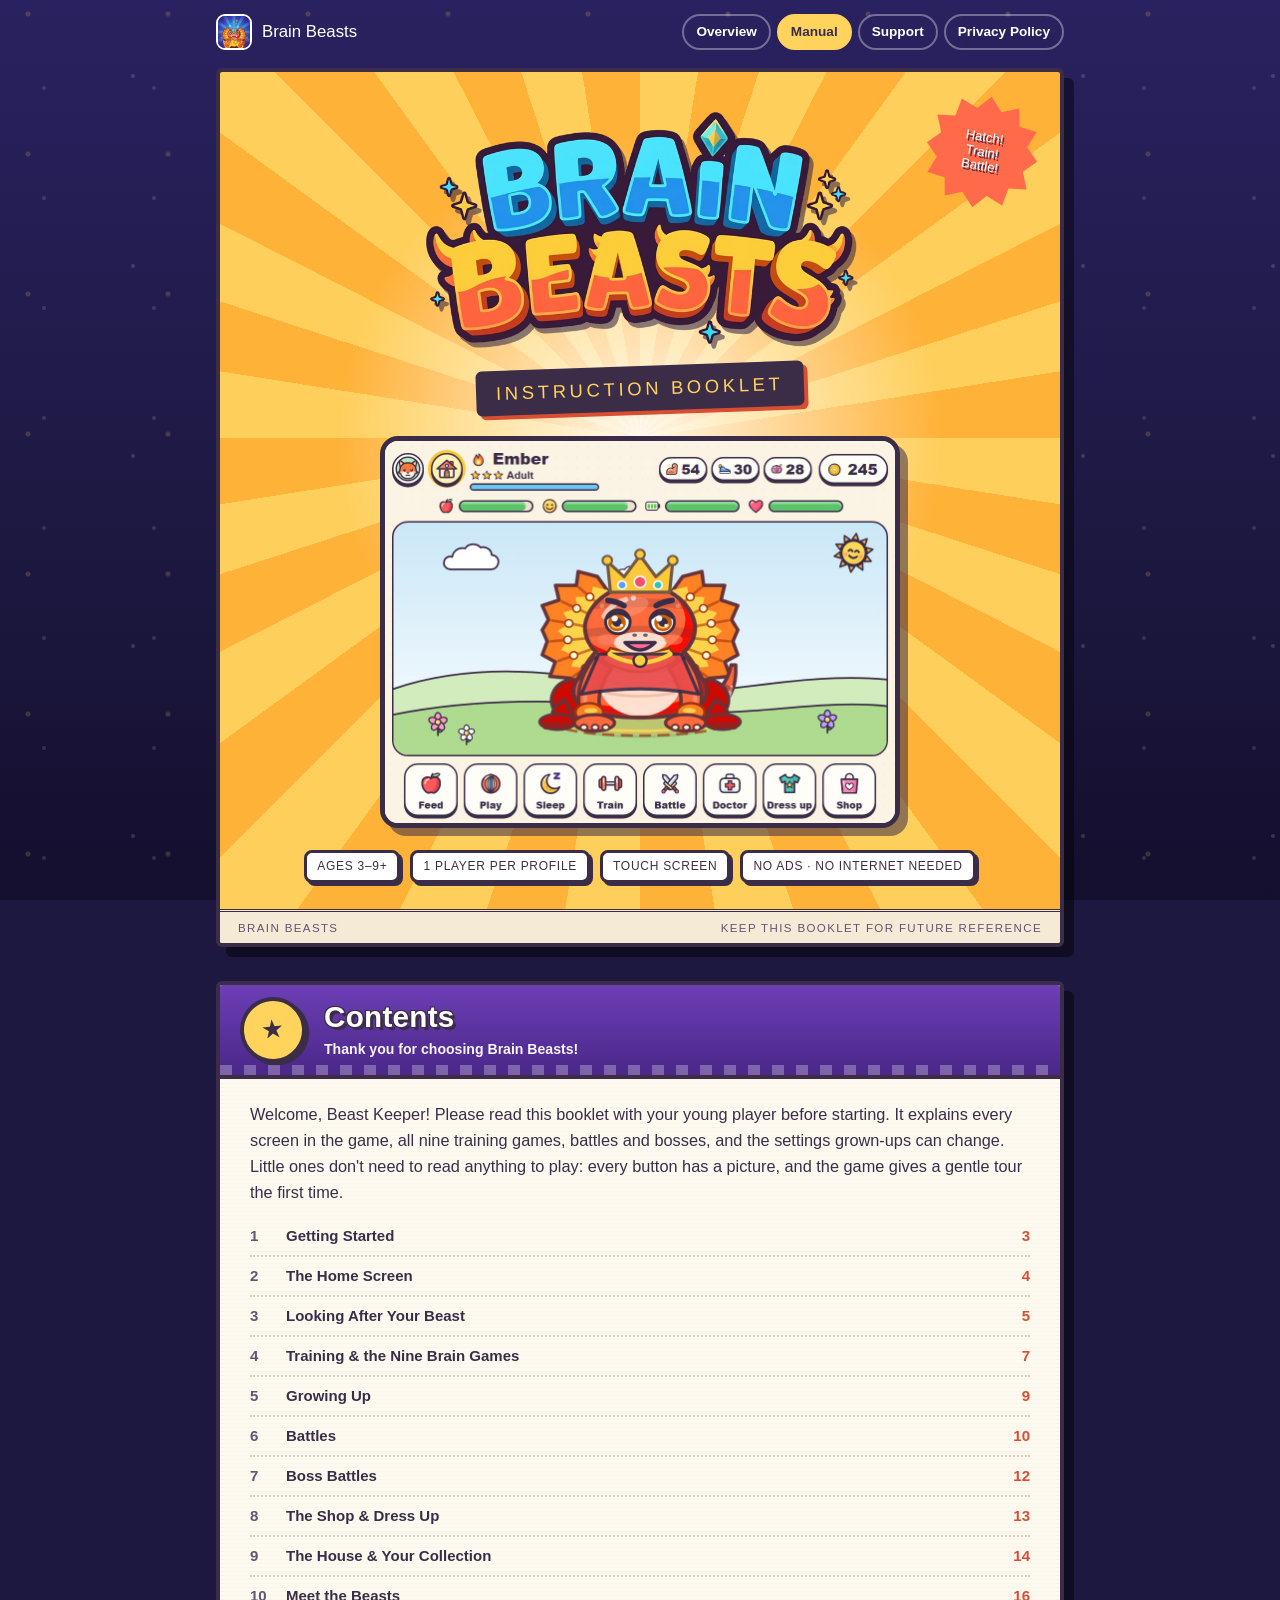
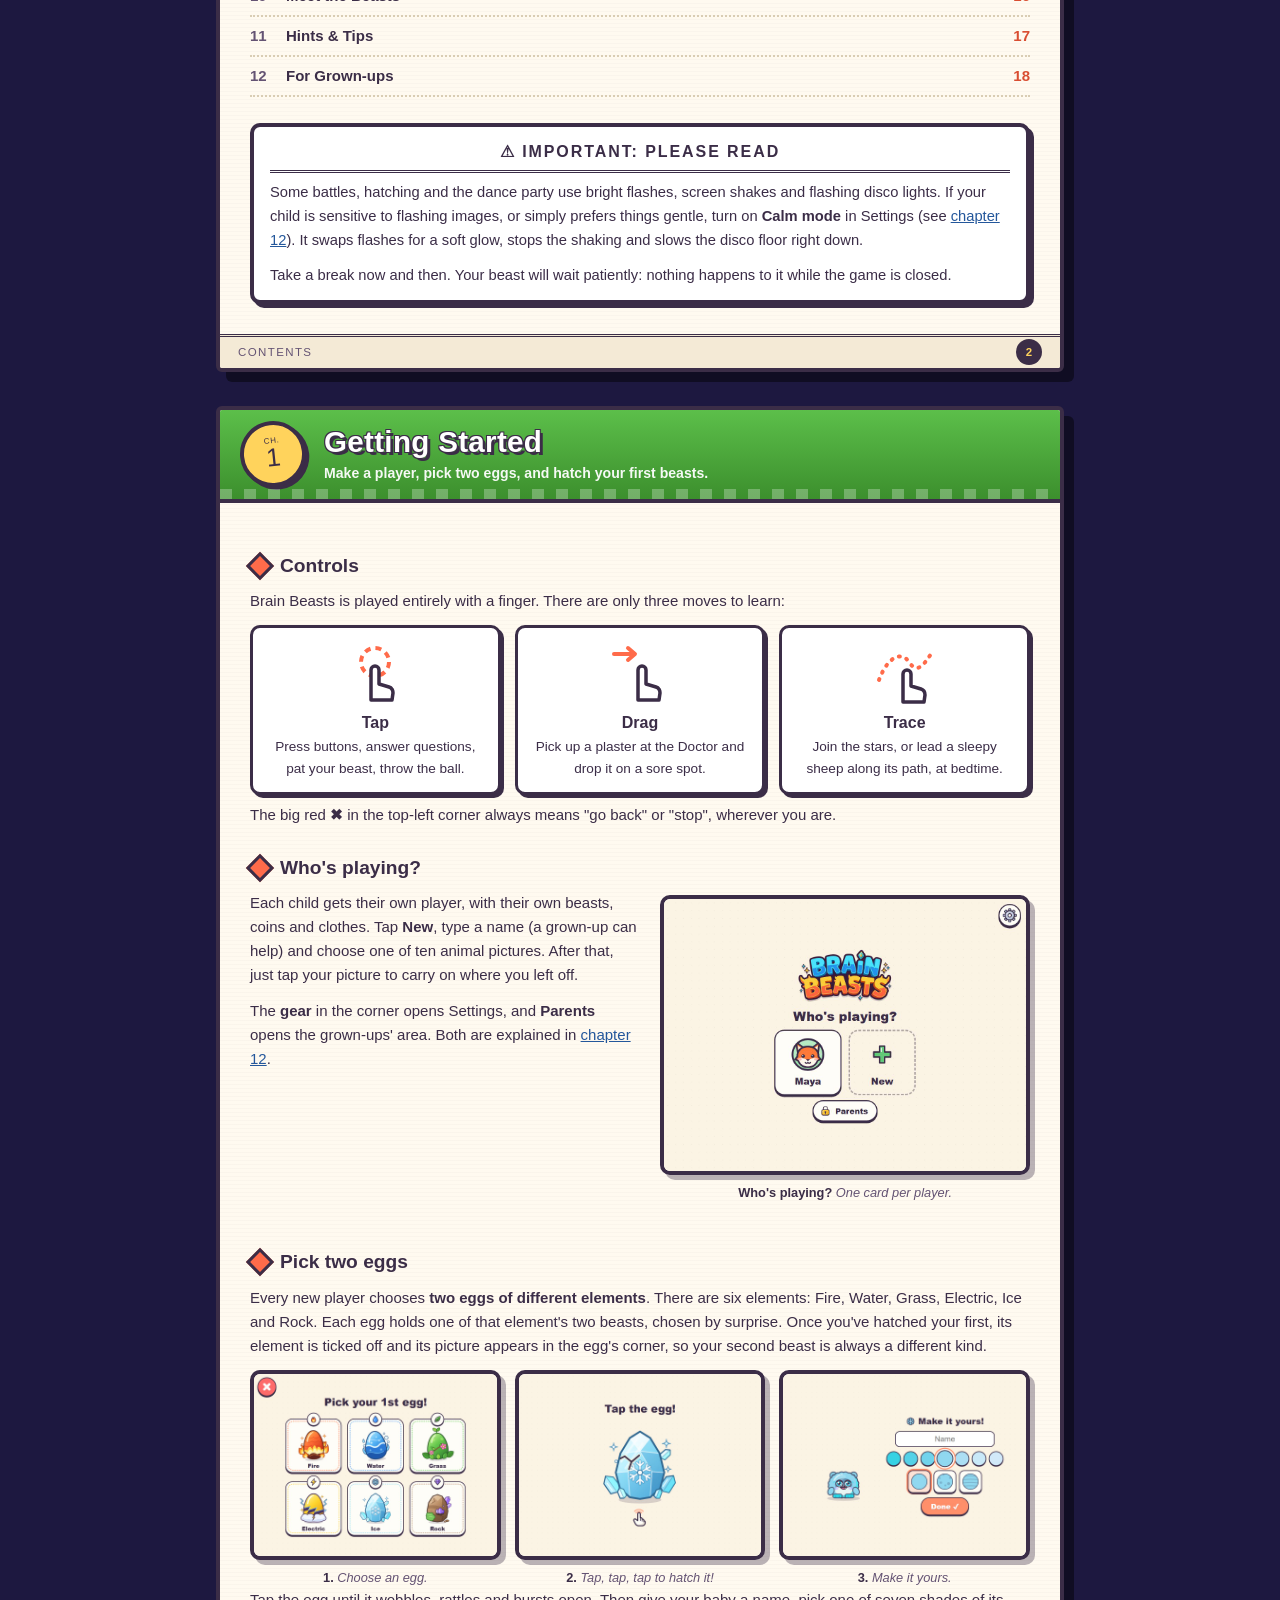
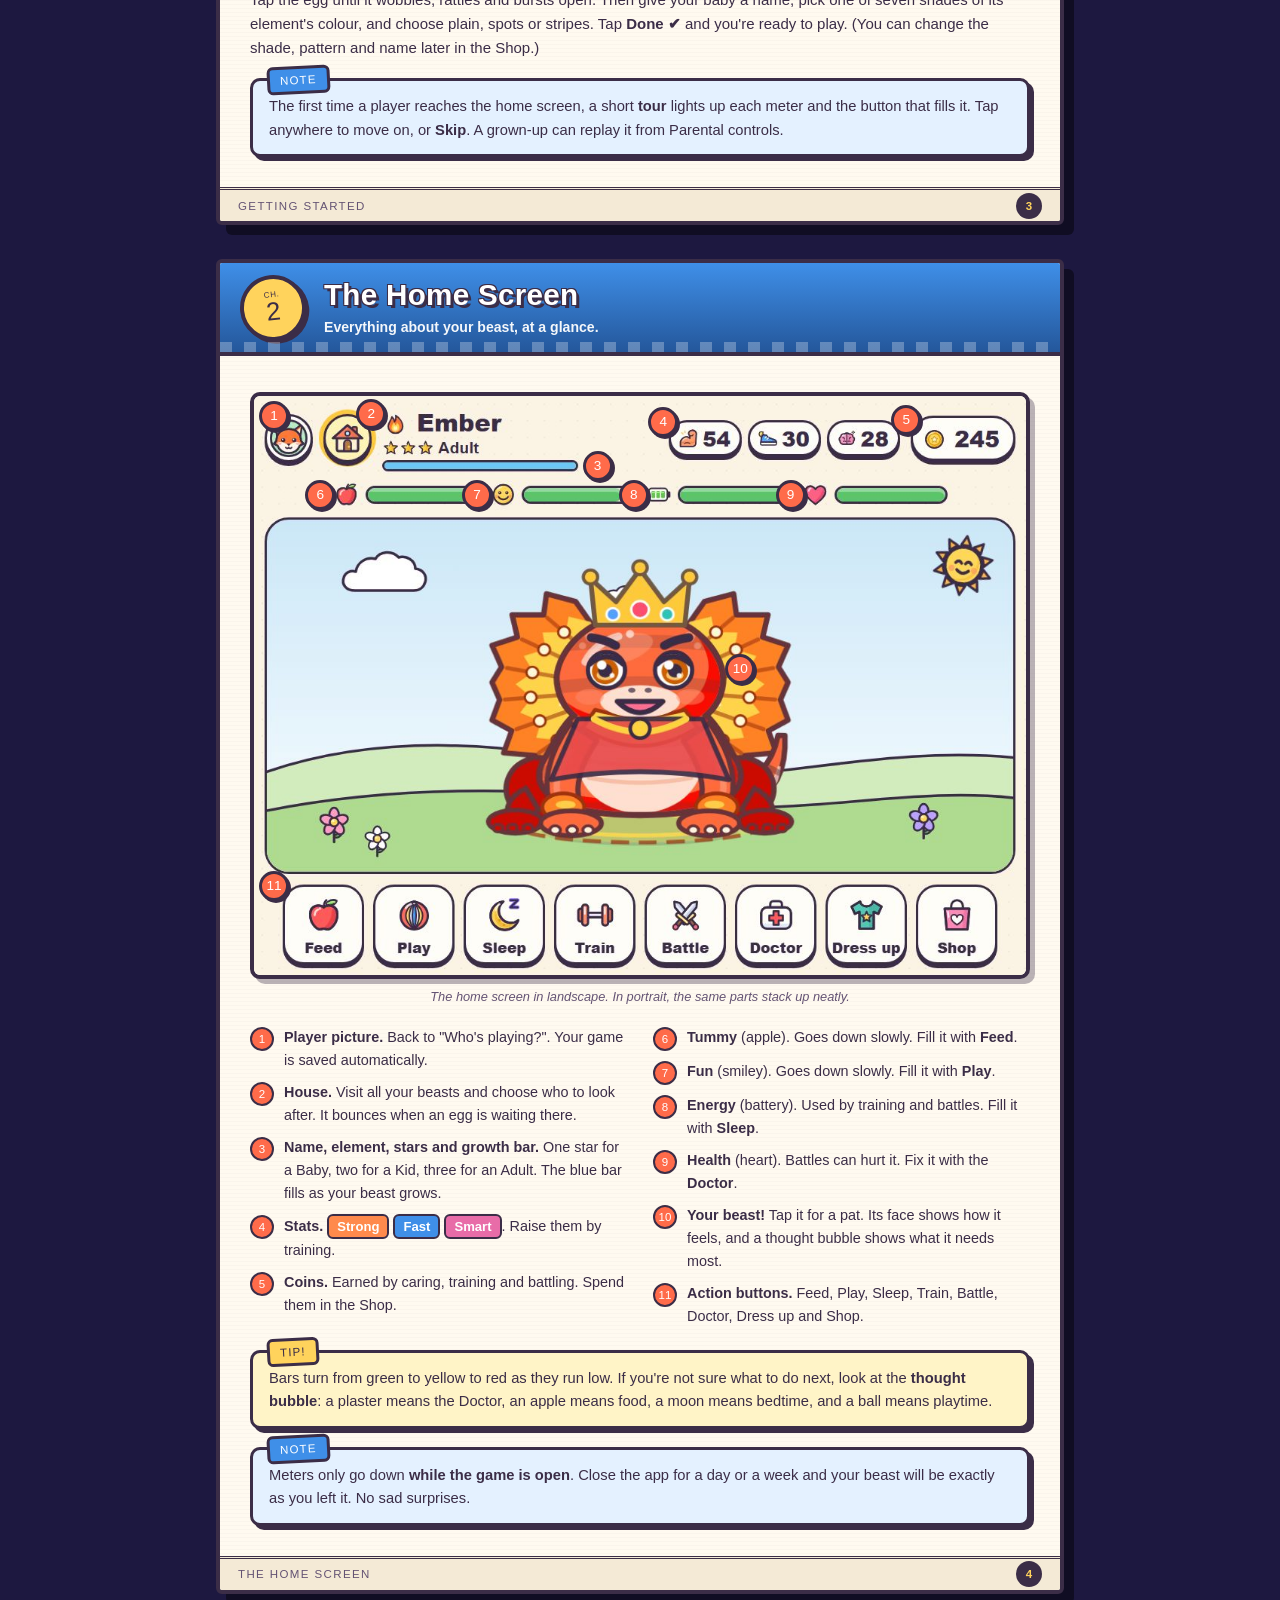
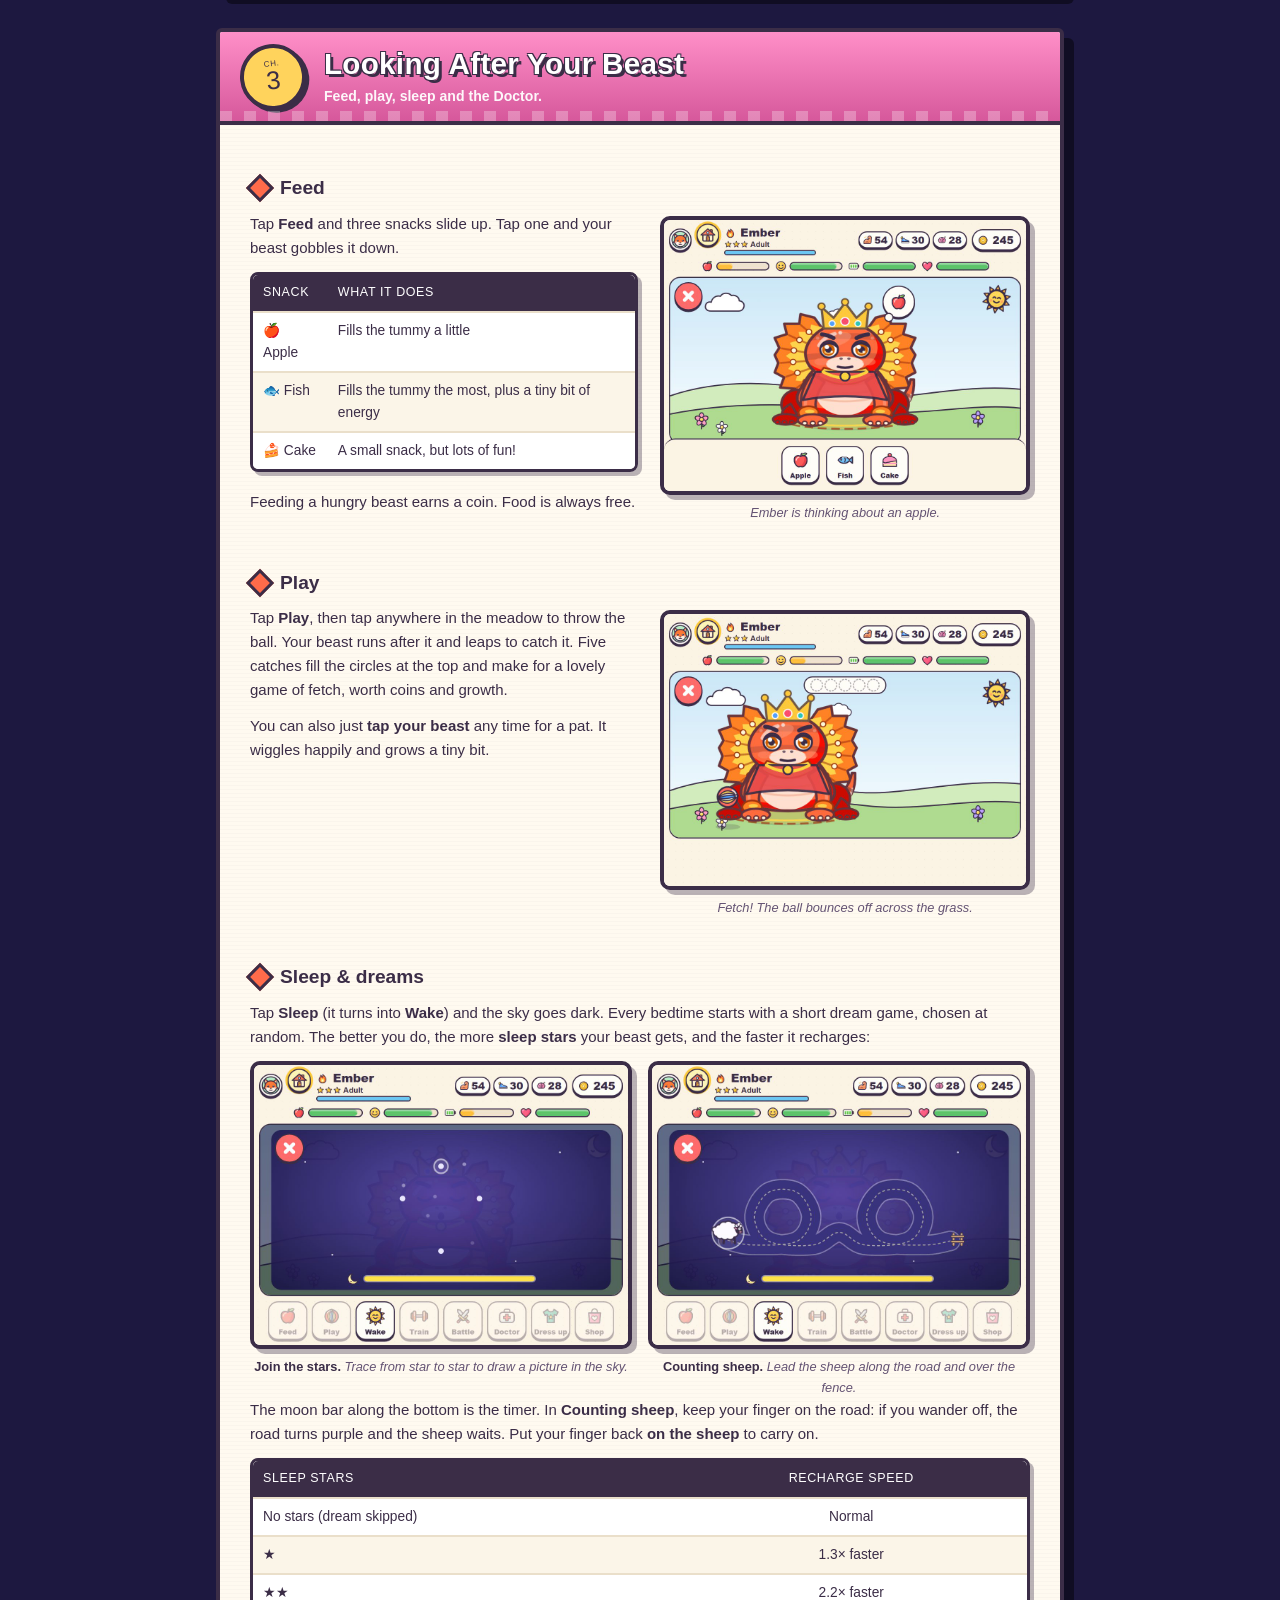
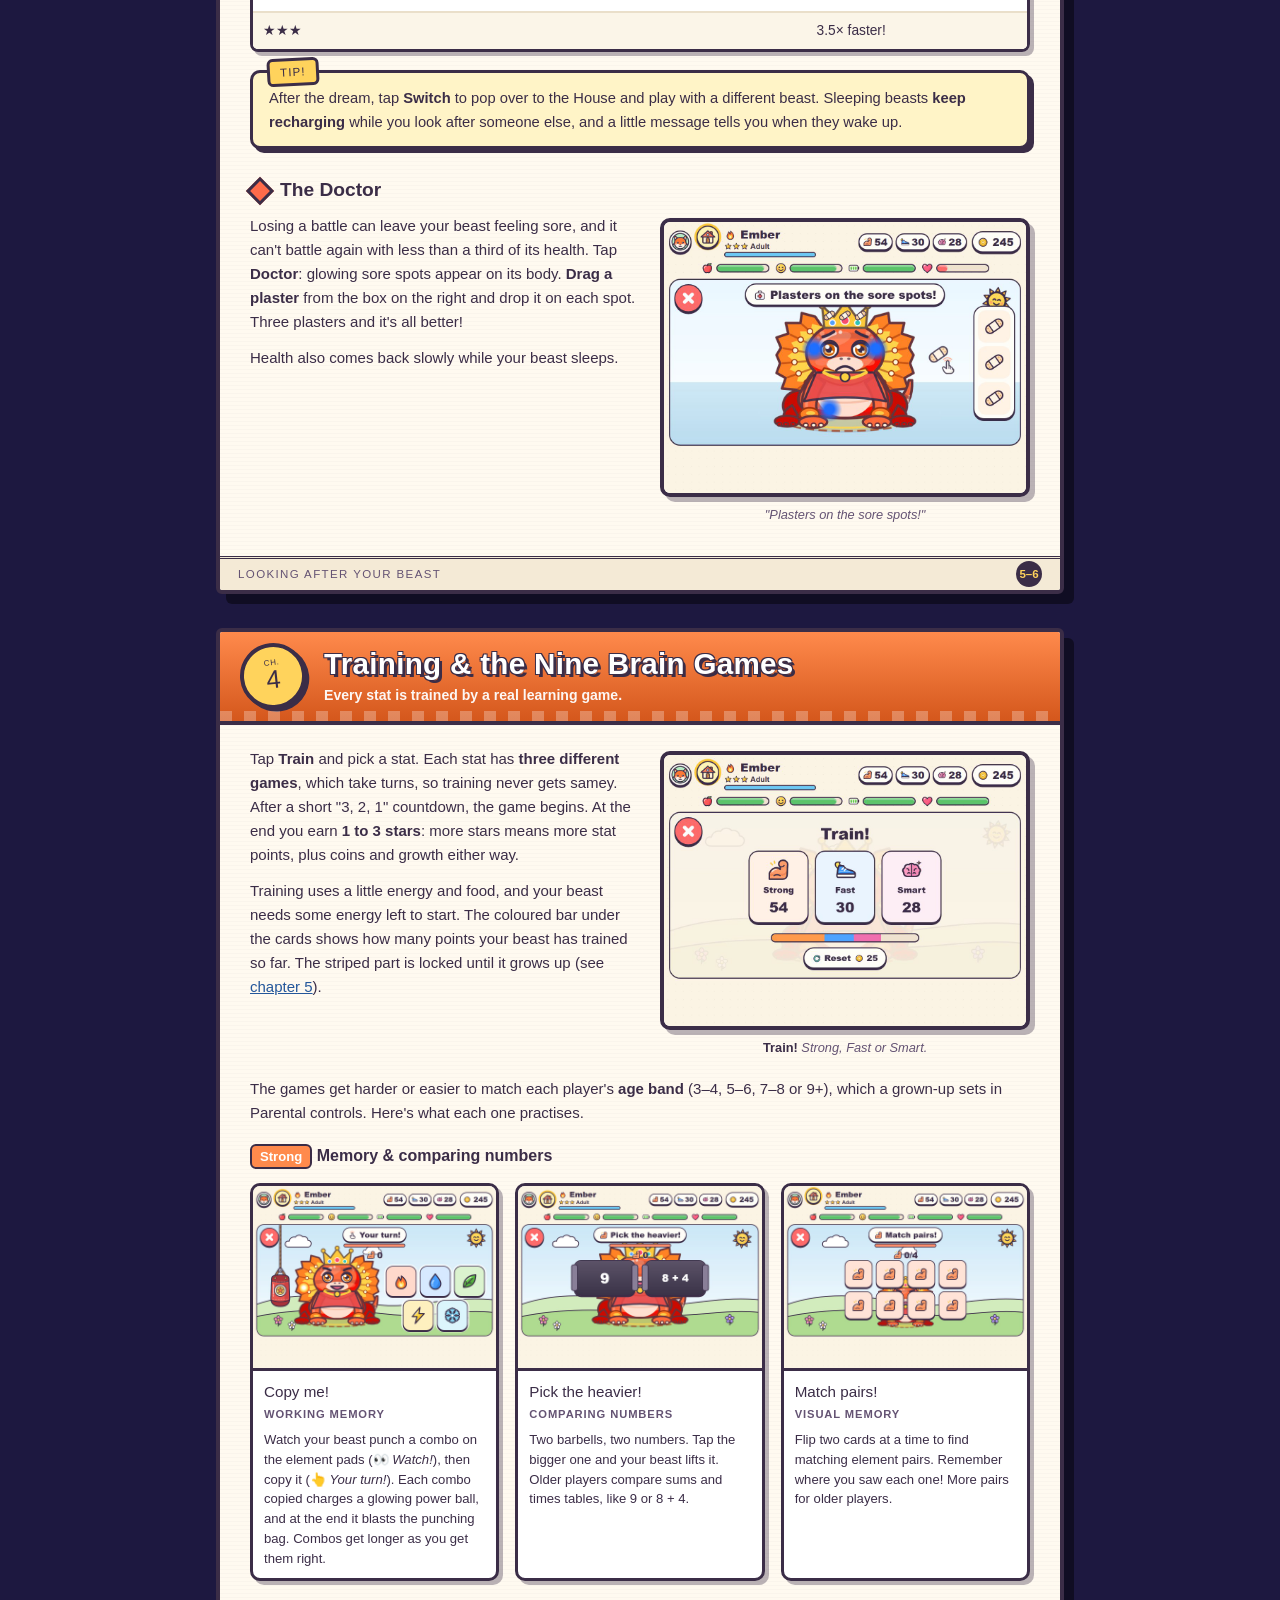
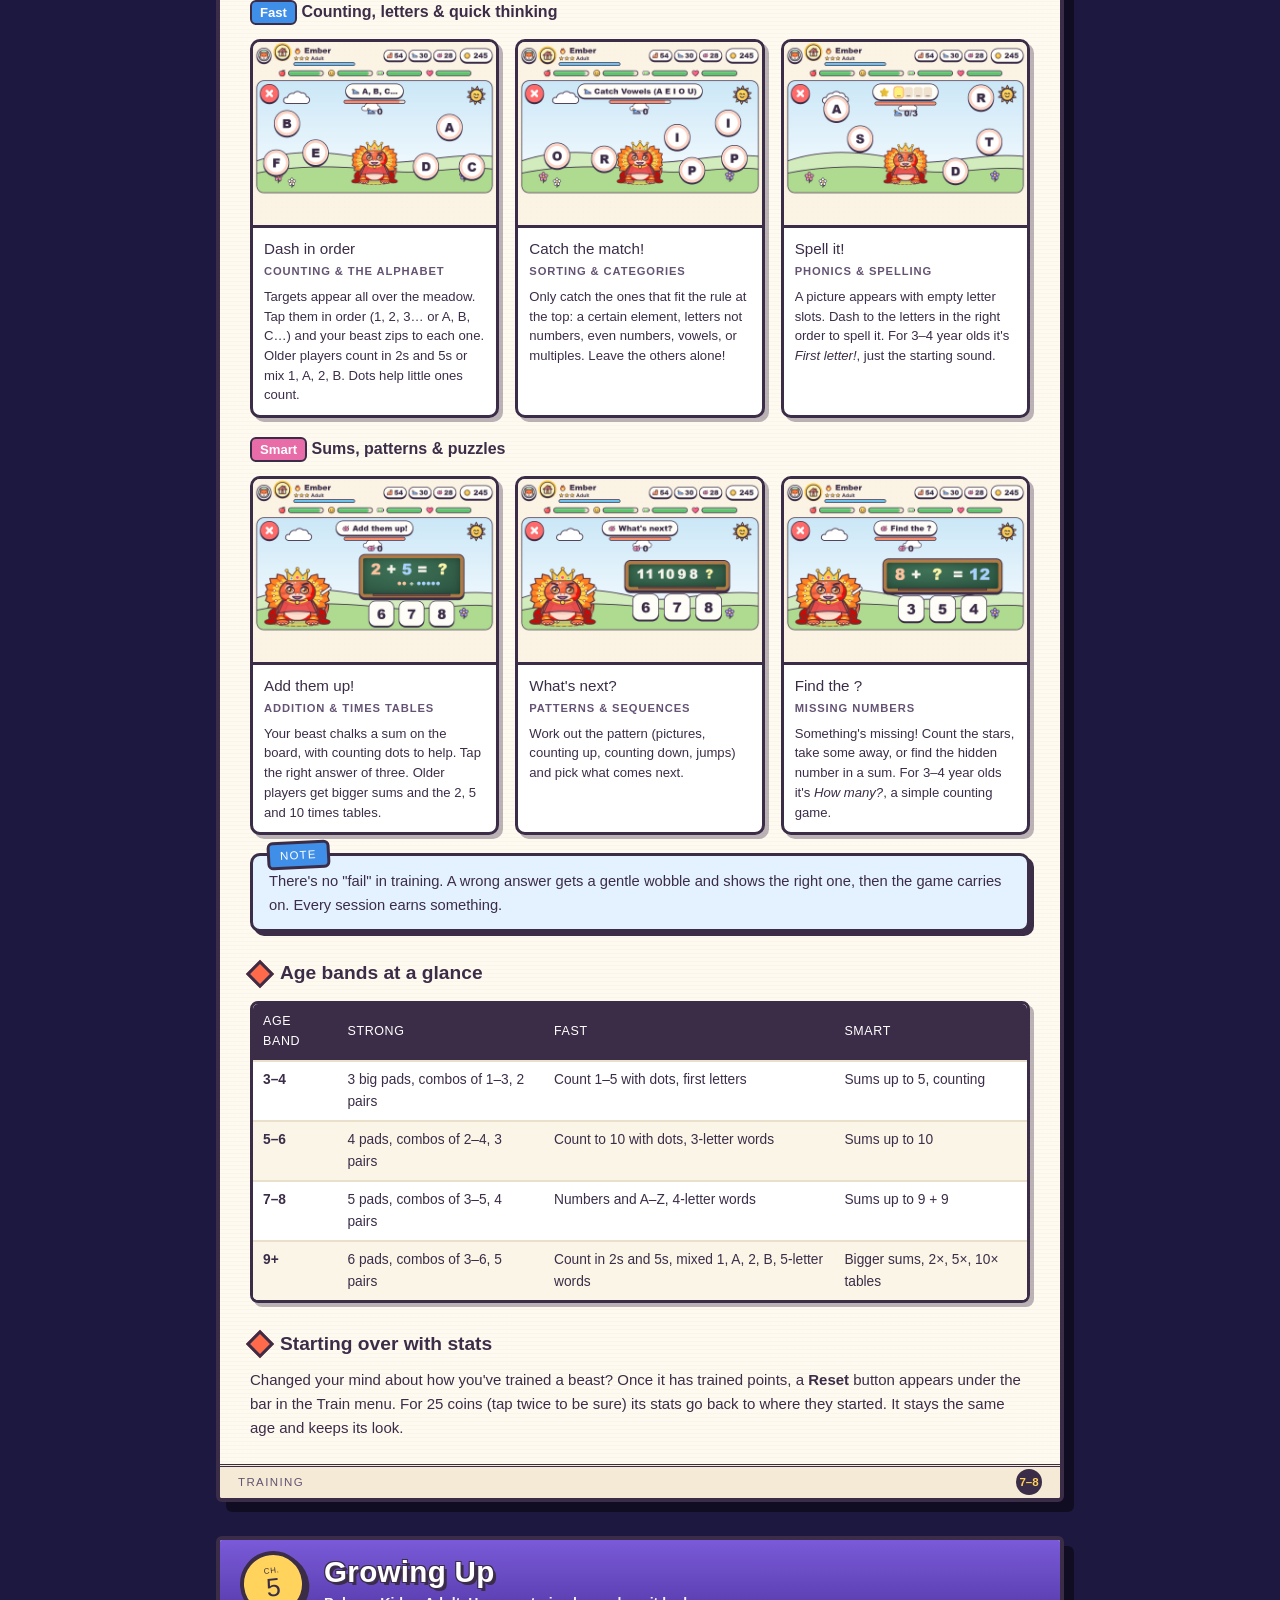
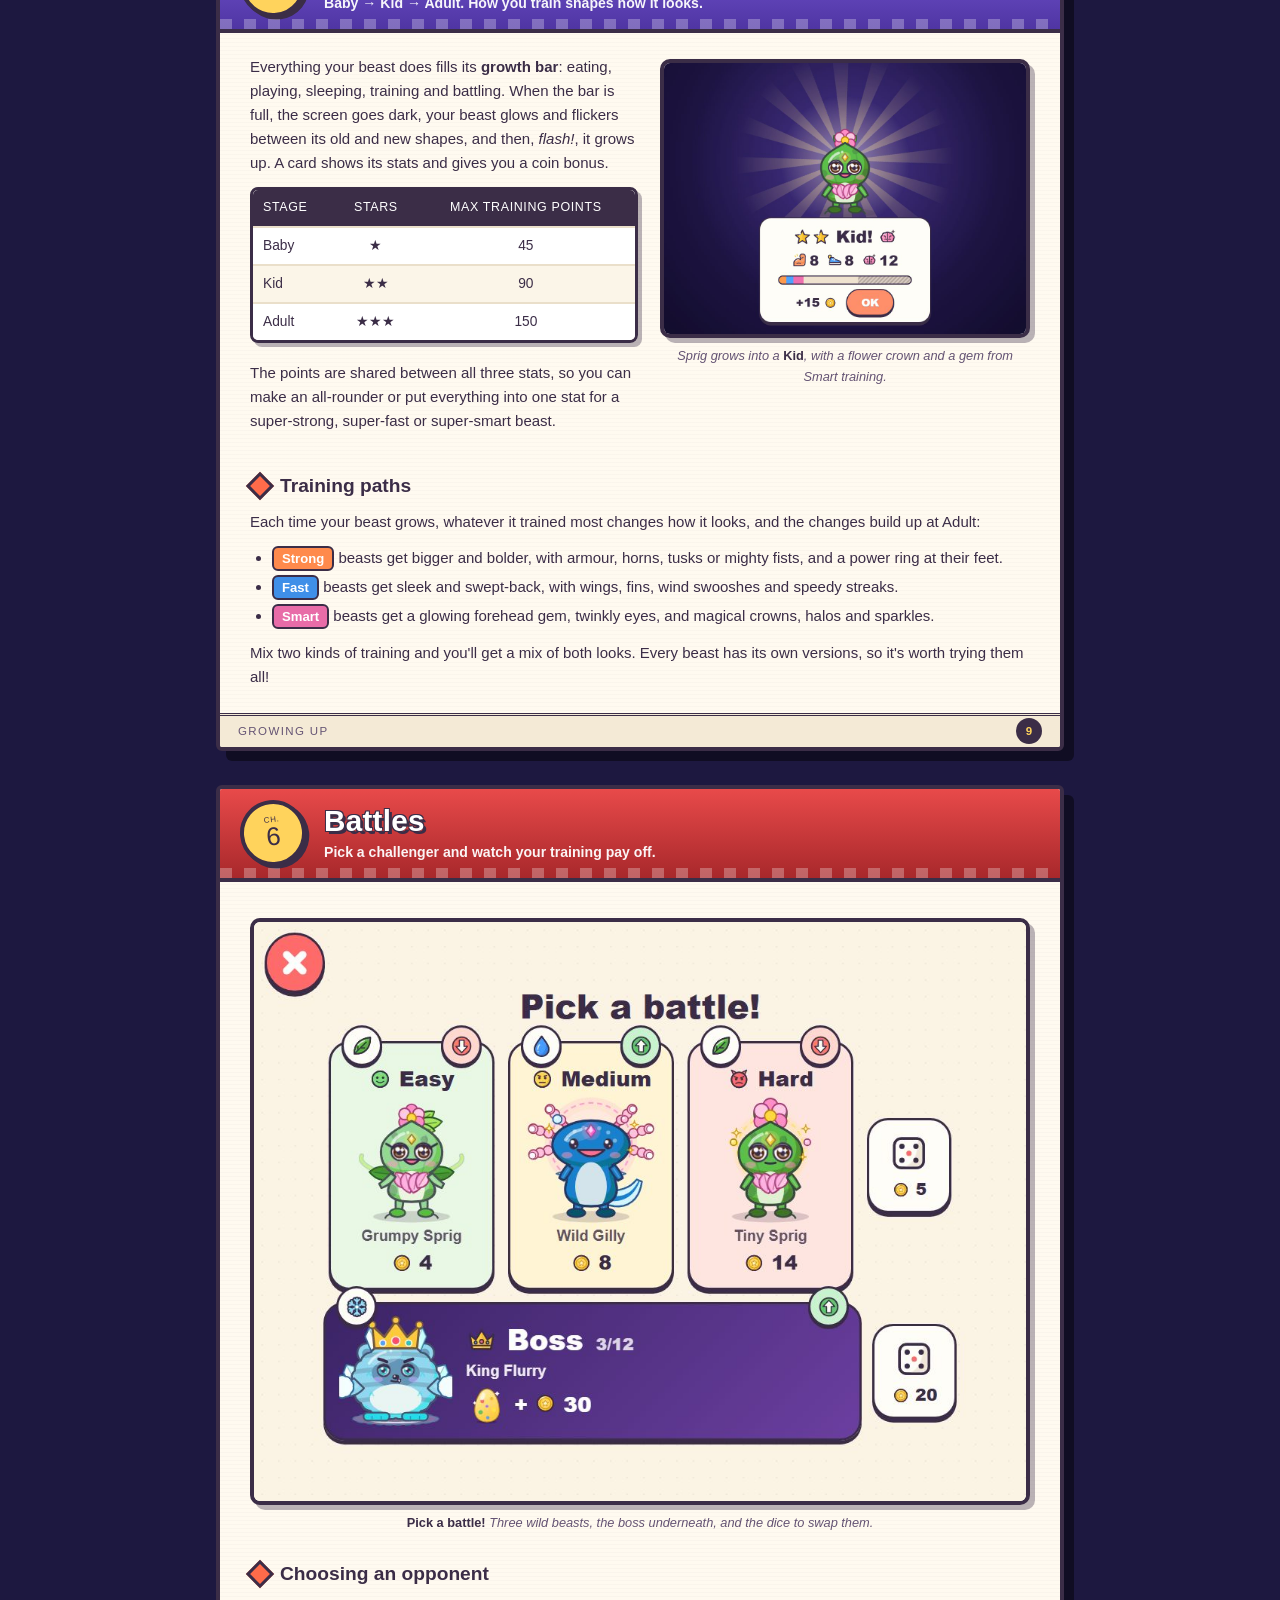
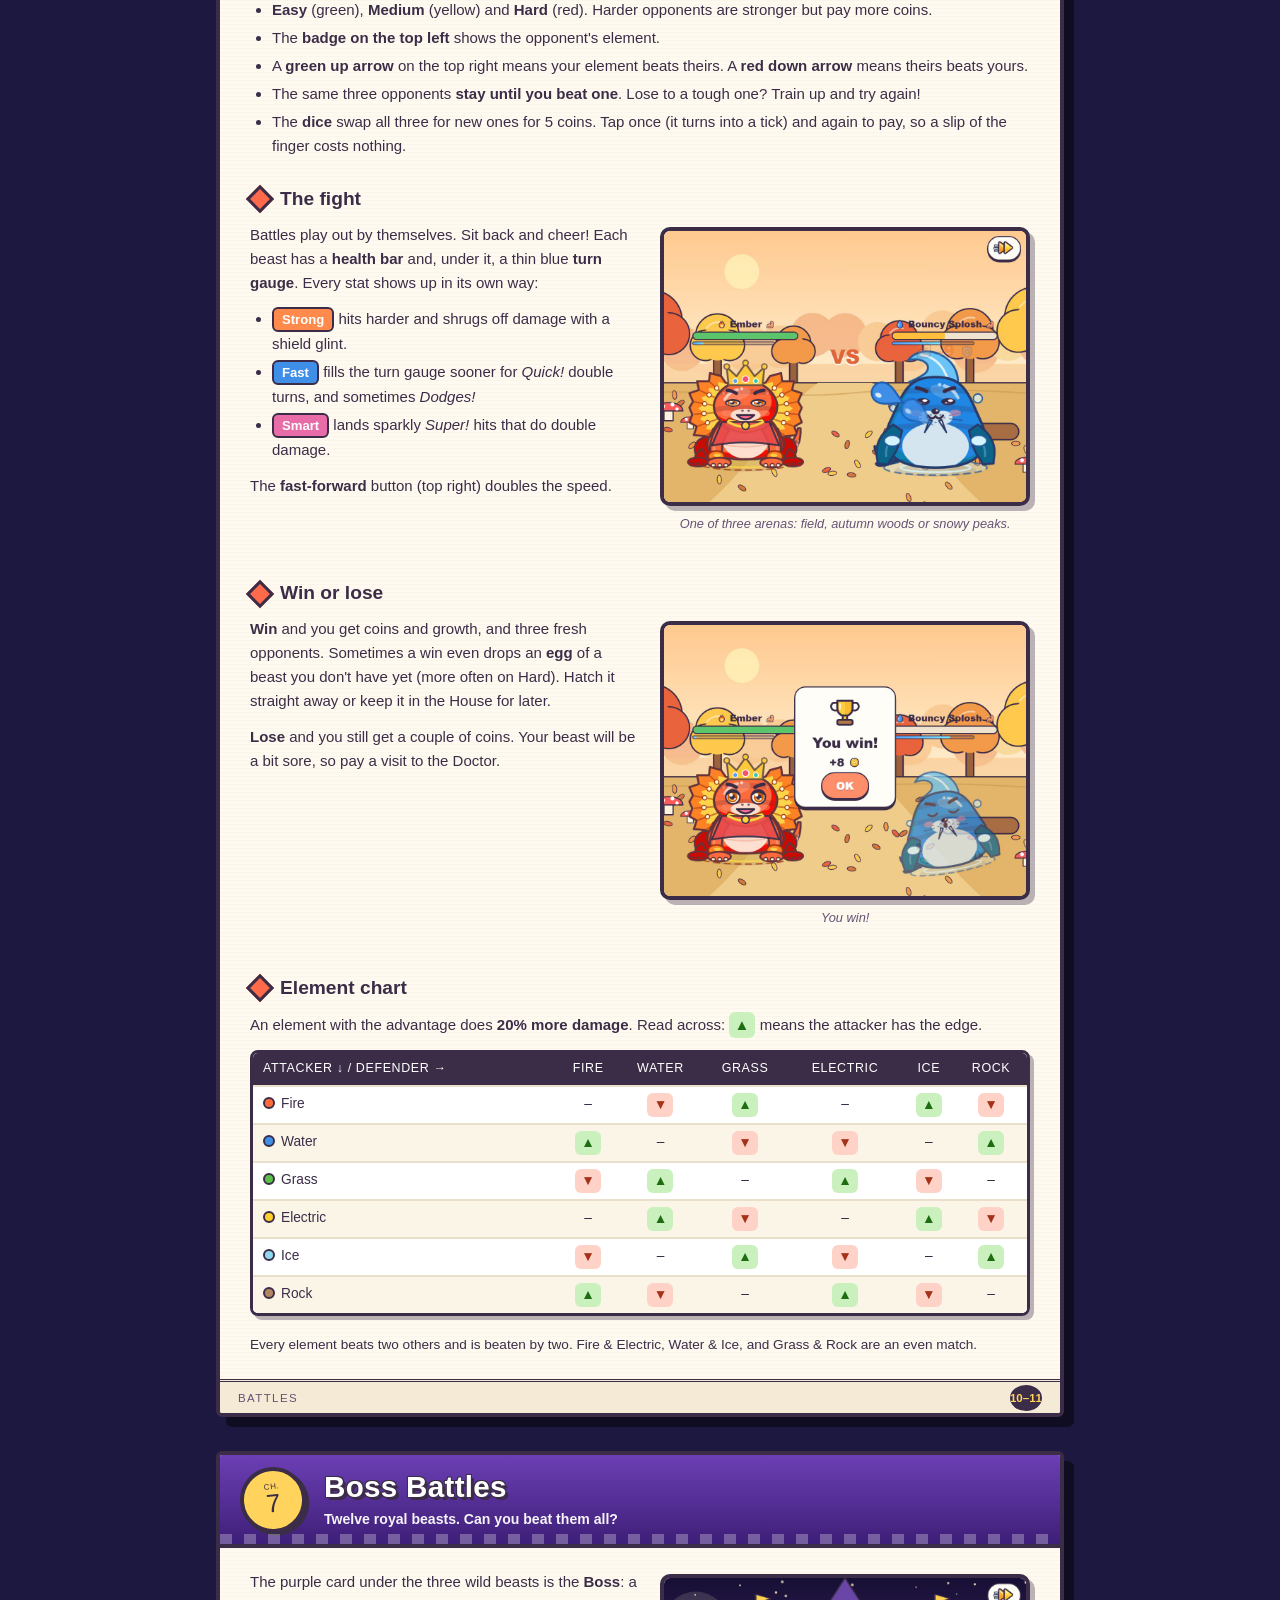
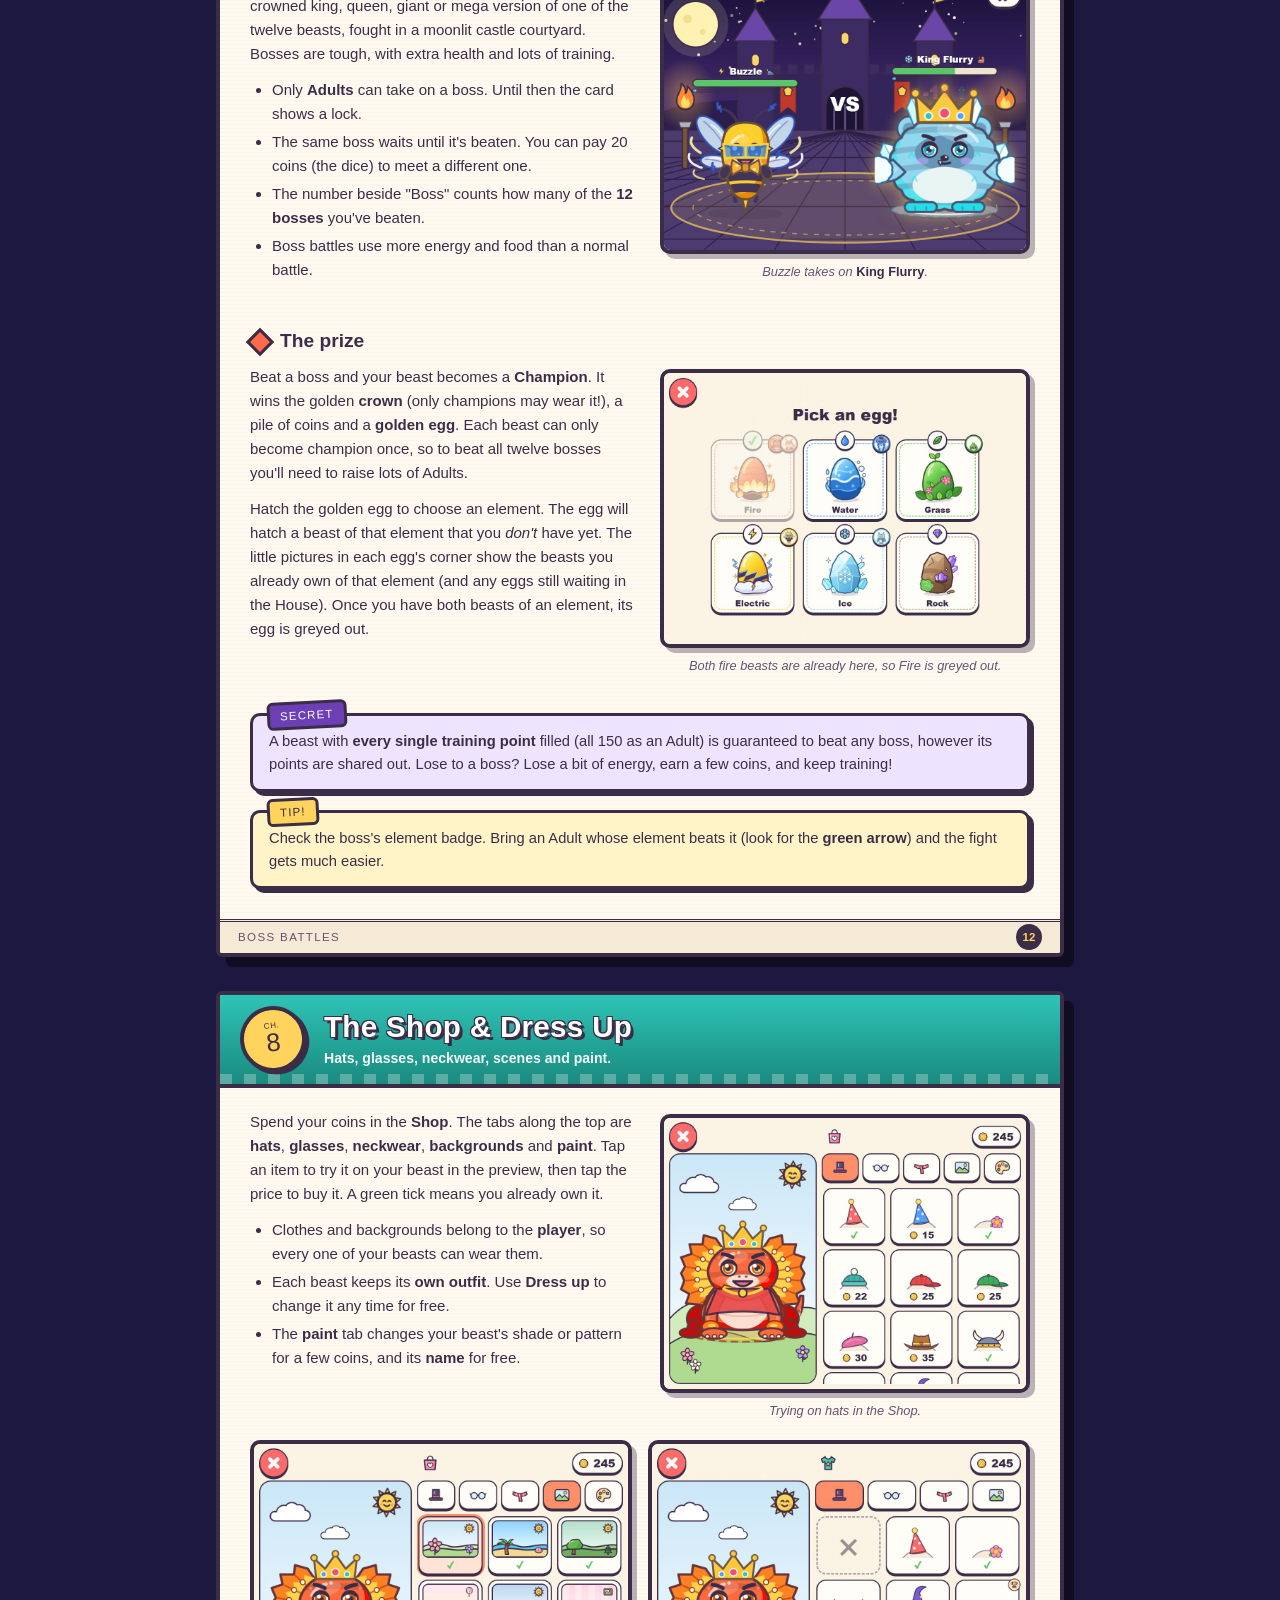
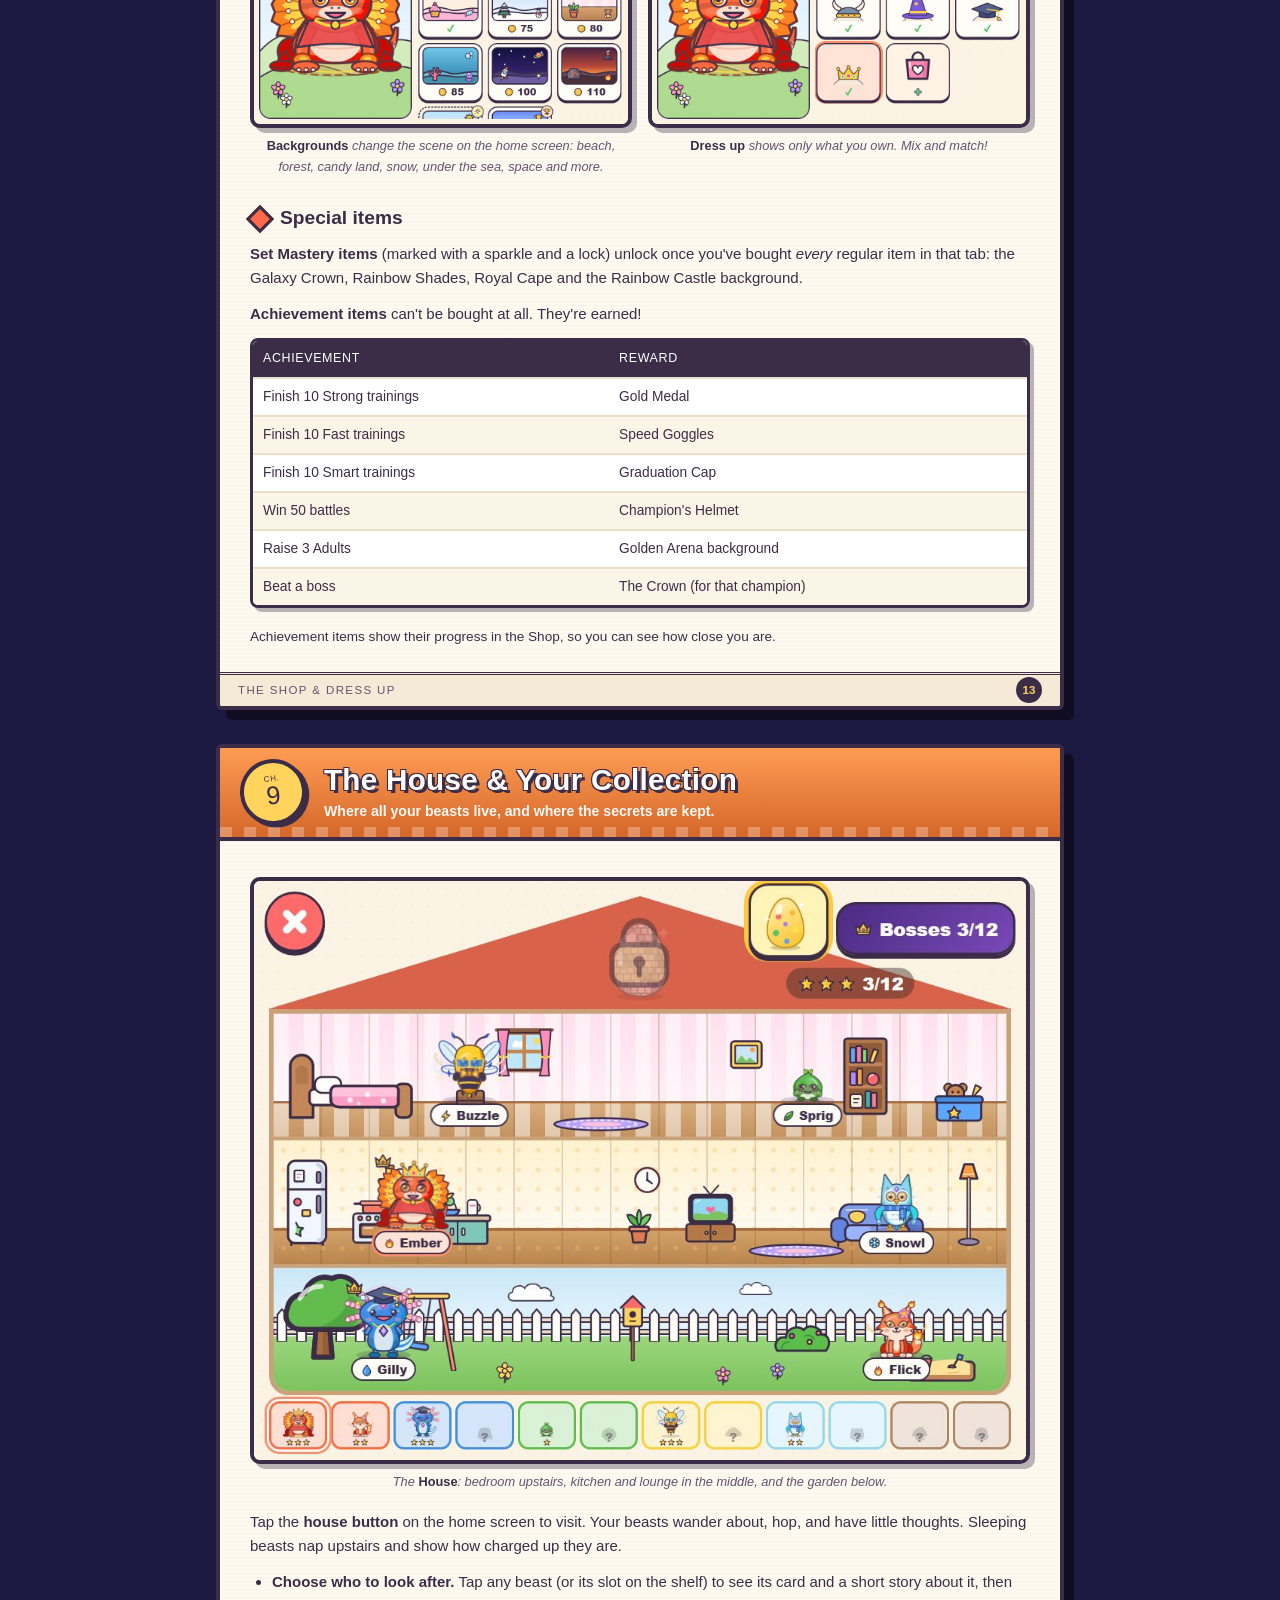
==== manual.html @ 32ef0c8a "Add the instruction booklet and link it from Support" ====
<!DOCTYPE html>
<html lang="en-AU">
<head>
  <meta charset="utf-8">
  <meta name="viewport" content="width=device-width, initial-scale=1">
  <title>Instruction Booklet — Brain Beasts</title>
  <meta name="description" content="The official Brain Beasts instruction booklet: the screens, the care meters, all nine training games, battles, bosses, the house and parental controls.">
  <link rel="icon" type="image/png" href="icon.png">
  <link rel="apple-touch-icon" href="icon.png">
  <style>
    /* Instruction booklet styling: a printed game manual, circa 2002. No external fonts or scripts. */
    :root {
      --ink: #3b2d47;
      --ink-soft: #645373;
      --paper: #fffaf0;
      --paper-dark: #f4ead6;
      --coral: #ff6b4a;
      --coral-dark: #d94e32;
      --gold: #ffd35c;
      --gold-dark: #e0a91f;
      --sky: #3f8fe8;
      --sky-dark: #24579b;
      --meadow: #5cbf4a;
      --plum: #6c3fb5;
      --night: #1d1840;
      --strong: #ff8a4c;
      --fast: #3f8fe8;
      --smart: #e86ca8;
      --head: "Arial Black", "Arial Bold", Gadget, "Helvetica Neue", Arial, sans-serif;
      --body: Verdana, Geneva, "Trebuchet MS", Tahoma, sans-serif;
    }
    * { box-sizing: border-box; }
    html, body { margin: 0; padding: 0; }
    body {
      background-color: var(--night);
      background-image:
        radial-gradient(circle at 20% 10%, rgba(255, 211, 92, 0.18) 0 2px, transparent 3px),
        radial-gradient(circle at 70% 40%, rgba(255, 255, 255, 0.14) 0 1.5px, transparent 2.5px),
        radial-gradient(circle at 40% 80%, rgba(255, 255, 255, 0.12) 0 1.5px, transparent 2.5px),
        linear-gradient(180deg, #2a2160 0%, #1d1840 60%, #140f2e 100%);
      background-size: 140px 140px, 190px 190px, 110px 110px, 100% 100%;
      background-attachment: fixed;
      color: var(--ink);
      font-family: var(--body);
      font-size: 15px;
      line-height: 1.6;
      -webkit-font-smoothing: antialiased;
    }
    a { color: var(--sky-dark); }
    img { max-width: 100%; height: auto; display: block; }

    /* ---------- Site bar ---------- */
    .sitebar {
      max-width: 880px; margin: 0 auto; padding: 14px 16px 0;
      display: flex; flex-wrap: wrap; align-items: center; justify-content: space-between; gap: 10px;
    }
    .sitebar .brand { display: inline-flex; align-items: center; gap: 10px; color: #fff; text-decoration: none; font-family: var(--head); font-size: 1.05rem; }
    .sitebar .brand img { width: 36px; height: 36px; border-radius: 9px; border: 2px solid #fff; }
    .sitebar nav { display: flex; flex-wrap: wrap; gap: 6px; }
    .sitebar nav a {
      color: #fff; text-decoration: none; font-weight: bold; font-size: 0.85rem;
      padding: 5px 12px; border-radius: 999px; border: 2px solid rgba(255, 255, 255, 0.35);
    }
    .sitebar nav a:hover, .sitebar nav a.active { background: var(--gold); color: var(--ink); border-color: var(--gold); }

    /* ---------- Booklet pages ---------- */
    .booklet { max-width: 880px; margin: 0 auto; padding: 18px 16px 60px; }
    .page {
      position: relative;
      background: var(--paper);
      background-image: repeating-linear-gradient(0deg, rgba(59, 45, 71, 0.025) 0 1px, transparent 1px 4px);
      border: 4px solid var(--ink);
      border-radius: 6px;
      box-shadow: 10px 10px 0 rgba(0, 0, 0, 0.45);
      margin: 0 0 34px;
      padding: 0 0 46px;
      overflow: hidden;
    }
    .page-body { padding: 22px 30px 0; }
    .folio {
      position: absolute; left: 0; right: 0; bottom: 0; height: 34px;
      display: flex; align-items: center; justify-content: space-between; padding: 0 18px;
      border-top: 3px double var(--ink); background: var(--paper-dark);
      font-family: var(--head); font-size: 0.72rem; letter-spacing: 0.12em; text-transform: uppercase; color: var(--ink-soft);
    }
    .folio b { display: inline-grid; place-items: center; min-width: 26px; height: 26px; border-radius: 50%; background: var(--ink); color: var(--gold); letter-spacing: 0; }

    /* Chapter banner across the top of a page */
    .banner {
      position: relative;
      background: linear-gradient(180deg, var(--c1, var(--coral)) 0%, var(--c2, var(--coral-dark)) 100%);
      border-bottom: 4px solid var(--ink);
      padding: 16px 30px 14px 104px;
      min-height: 84px;
      color: #fff;
    }
    .banner::after {
      content: ""; position: absolute; left: 0; right: 0; bottom: 0; height: 10px;
      background: repeating-linear-gradient(90deg, rgba(255, 255, 255, 0.28) 0 12px, transparent 12px 24px);
    }
    .banner .chap {
      position: absolute; left: 20px; top: 50%; transform: translateY(-50%) rotate(-6deg);
      width: 66px; height: 66px; border-radius: 50%;
      background: var(--gold); color: var(--ink); border: 4px solid var(--ink);
      box-shadow: 3px 3px 0 var(--ink);
      display: grid; place-items: center; text-align: center;
      font-family: var(--head); font-size: 1.6rem; line-height: 1;
    }
    .banner .chap small { display: block; font-size: 0.5rem; letter-spacing: 0.08em; }
    .banner h2 {
      margin: 0; font-family: var(--head); font-size: 1.85rem; line-height: 1.1; letter-spacing: 0.01em;
      text-shadow: 3px 3px 0 var(--ink), -1px -1px 0 var(--ink), 1px -1px 0 var(--ink), -1px 1px 0 var(--ink);
    }
    .banner p { margin: 4px 0 0; font-weight: bold; font-size: 0.88rem; opacity: 0.95; }

    h3 {
      font-family: var(--head); font-size: 1.2rem; margin: 26px 0 8px; color: var(--ink);
      display: flex; align-items: center; gap: 10px;
    }
    h3::before {
      content: ""; flex: none; width: 14px; height: 14px; background: var(--coral); border: 3px solid var(--ink);
      transform: rotate(45deg);
    }
    h4 { font-family: var(--head); font-size: 1rem; margin: 18px 0 4px; }
    p { margin: 0 0 12px; }
    ul, ol { margin: 0 0 12px; padding-left: 22px; }
    li { margin-bottom: 4px; }
    strong { color: var(--ink); }
    .lede { font-size: 1.02rem; }

    /* ---------- Cover ---------- */
    .cover {
      text-align: center;
      background:
        radial-gradient(circle at 50% 42%, rgba(255, 255, 255, 0.9) 0, rgba(255, 255, 255, 0) 46%),
        repeating-conic-gradient(from 0deg at 50% 42%, #ffcf5c 0deg 9deg, #ffb238 9deg 18deg);
      padding: 34px 24px 60px;
    }
    .cover .wordmark { width: min(440px, 88%); margin: 0 auto 6px; filter: drop-shadow(4px 5px 0 rgba(59, 45, 71, 0.6)); }
    .cover .subtitle {
      display: inline-block; margin: 10px 0 18px; padding: 8px 20px;
      background: var(--ink); color: var(--gold); border-radius: 6px;
      font-family: var(--head); font-size: 1.15rem; letter-spacing: 0.2em; text-transform: uppercase;
      transform: rotate(-2deg); box-shadow: 4px 4px 0 var(--coral-dark);
    }
    .cover-shot {
      width: min(520px, 100%); margin: 6px auto 0; border: 5px solid var(--ink); border-radius: 18px;
      box-shadow: 8px 8px 0 rgba(59, 45, 71, 0.55); overflow: hidden; background: #fff;
    }
    .cover .badges { display: flex; flex-wrap: wrap; justify-content: center; gap: 10px; margin-top: 22px; }
    .badge {
      background: #fff; border: 3px solid var(--ink); border-radius: 8px; padding: 4px 10px;
      font-family: var(--head); font-size: 0.75rem; letter-spacing: 0.06em; text-transform: uppercase;
      box-shadow: 3px 3px 0 var(--ink);
    }
    .burst {
      position: absolute; right: 22px; top: 24px; width: 112px; height: 112px;
      display: grid; place-items: center; text-align: center;
      font-family: var(--head); font-size: 0.82rem; line-height: 1.1; color: #fff;
      background: var(--coral);
      clip-path: polygon(50% 0, 61% 12%, 76% 6%, 79% 22%, 95% 24%, 89% 39%, 100% 50%, 89% 61%, 95% 76%, 79% 78%, 76% 94%, 61% 88%, 50% 100%, 39% 88%, 24% 94%, 21% 78%, 5% 76%, 11% 61%, 0 50%, 11% 39%, 5% 24%, 21% 22%, 24% 6%, 39% 12%);
      transform: rotate(10deg);
      text-shadow: 2px 2px 0 var(--ink);
    }

    /* ---------- Screenshots ---------- */
    figure { margin: 14px 0 18px; }
    .shot { border: 4px solid var(--ink); border-radius: 10px; overflow: hidden; background: #fff; box-shadow: 5px 5px 0 rgba(59, 45, 71, 0.35); }
    figcaption {
      margin-top: 8px; font-size: 0.8rem; color: var(--ink-soft); font-style: italic; text-align: center;
    }
    figcaption b { font-style: normal; color: var(--ink); }
    .duo { display: grid; grid-template-columns: 1fr 1fr; gap: 16px; }
    .trio { display: grid; grid-template-columns: repeat(3, 1fr); gap: 14px; }
    .duo figure, .trio figure { margin: 0; }
    .split { display: grid; grid-template-columns: 1.05fr 1fr; gap: 22px; align-items: start; }
    .split > figure { margin-top: 4px; }

    /* Numbered callouts over the annotated home screen */
    .annotated { position: relative; }
    .pin {
      position: absolute; transform: translate(-50%, -50%);
      width: clamp(20px, 3.4vw, 30px); height: clamp(20px, 3.4vw, 30px);
      border-radius: 50%; background: var(--coral); color: #fff; border: 3px solid var(--ink);
      display: grid; place-items: center; font-family: var(--head); font-size: clamp(0.6rem, 1.5vw, 0.85rem);
      box-shadow: 2px 2px 0 var(--ink);
    }
    .legend { list-style: none; padding: 0; margin: 12px 0 0; columns: 2; column-gap: 26px; }
    .legend li { break-inside: avoid; display: flex; gap: 10px; margin-bottom: 9px; font-size: 0.9rem; }
    .legend .n {
      flex: none; width: 24px; height: 24px; border-radius: 50%; background: var(--coral); color: #fff;
      border: 2px solid var(--ink); display: grid; place-items: center; font-family: var(--head); font-size: 0.72rem; margin-top: 1px;
    }

    /* ---------- Boxes ---------- */
    .tip, .note, .warn, .secret {
      position: relative; border: 3px solid var(--ink); border-radius: 10px; padding: 14px 16px 12px 16px;
      margin: 18px 0; box-shadow: 4px 4px 0 var(--ink); font-size: 0.92rem;
    }
    .tip { background: #fff4c7; }
    .note { background: #e4f1ff; }
    .secret { background: #efe4ff; }
    .warn { background: #fff; border-width: 4px; }
    .tip > .tag, .note > .tag, .secret > .tag {
      position: absolute; top: -15px; left: 14px; padding: 2px 10px; border: 3px solid var(--ink); border-radius: 6px;
      font-family: var(--head); font-size: 0.72rem; letter-spacing: 0.1em; text-transform: uppercase; transform: rotate(-3deg);
    }
    .tip > .tag { background: var(--gold); }
    .note > .tag { background: var(--sky); color: #fff; }
    .secret > .tag { background: var(--plum); color: #fff; }
    .tip p:last-child, .note p:last-child, .secret p:last-child, .warn p:last-child { margin-bottom: 0; }
    .warn h4 {
      margin: -2px 0 8px; font-size: 1rem; text-transform: uppercase; letter-spacing: 0.12em; text-align: center;
      border-bottom: 3px double var(--ink); padding-bottom: 6px;
    }

    /* ---------- Tables ---------- */
    .table-wrap { overflow-x: auto; margin: 12px 0 18px; border: 3px solid var(--ink); border-radius: 8px; box-shadow: 4px 4px 0 rgba(59, 45, 71, 0.35); }
    table { width: 100%; border-collapse: collapse; font-size: 0.86rem; background: #fff; }
    th {
      background: var(--ink); color: #fff; font-family: var(--head); font-weight: normal; font-size: 0.78rem;
      letter-spacing: 0.05em; text-transform: uppercase; text-align: left; padding: 8px 10px;
    }
    td { padding: 7px 10px; border-top: 2px solid #eadfca; vertical-align: top; }
    tr:nth-child(even) td { background: #fbf5e8; }
    td.num, th.num { text-align: center; white-space: nowrap; }

    /* Element chart */
    .chart td, .chart th { text-align: center; padding: 6px 4px; }
    .chart th:first-child, .chart td:first-child { text-align: left; padding-left: 10px; white-space: nowrap; }
    .hit { display: inline-block; min-width: 26px; padding: 1px 5px; border-radius: 6px; font-weight: bold; }
    .hit.up { background: #c9f0bd; color: #1f6d12; }
    .hit.down { background: #ffd2c8; color: #a4321a; }
    .el { display: inline-block; width: 12px; height: 12px; border-radius: 50%; border: 2px solid var(--ink); margin-right: 6px; vertical-align: -1px; }

    /* Stat chips */
    .stat { display: inline-block; padding: 0 8px; border-radius: 6px; border: 2px solid var(--ink); color: #fff; font-weight: bold; font-size: 0.82rem; }
    .stat.s { background: var(--strong); }
    .stat.f { background: var(--fast); }
    .stat.m { background: var(--smart); }

    /* Training game cards */
    .games { display: grid; grid-template-columns: repeat(3, 1fr); gap: 16px; margin: 14px 0 6px; }
    .game { background: #fff; border: 3px solid var(--ink); border-radius: 10px; overflow: hidden; box-shadow: 4px 4px 0 rgba(59, 45, 71, 0.35); display: flex; flex-direction: column; }
    .game img { border-bottom: 3px solid var(--ink); }
    .game .gt { padding: 9px 11px 0; font-family: var(--head); font-size: 0.95rem; }
    .game .gs { padding: 2px 11px 0; font-size: 0.7rem; font-weight: bold; letter-spacing: 0.08em; text-transform: uppercase; color: var(--ink-soft); }
    .game p { padding: 6px 11px 10px; margin: 0; font-size: 0.82rem; line-height: 1.5; }

    /* Contents */
    .toc { list-style: none; padding: 0; margin: 6px 0 0; counter-reset: toc; }
    .toc li { display: flex; align-items: baseline; gap: 8px; margin: 0; padding: 7px 0; border-bottom: 2px dotted #d9cdb4; font-weight: bold; }
    .toc li a { color: var(--ink); text-decoration: none; }
    .toc li a:hover { color: var(--coral-dark); }
    .toc .dots { flex: 1; }
    .toc .pg { font-family: var(--head); color: var(--coral-dark); }
    .toc .cn { font-family: var(--head); color: var(--ink-soft); width: 28px; }

    .controls { display: grid; grid-template-columns: repeat(3, 1fr); gap: 14px; margin: 12px 0 8px; }
    .control { background: #fff; border: 3px solid var(--ink); border-radius: 10px; padding: 12px; text-align: center; box-shadow: 3px 3px 0 var(--ink); font-size: 0.85rem; }
    .control svg { width: 64px; height: 64px; display: block; margin: 0 auto 6px; }
    .control b { display: block; font-family: var(--head); font-size: 1rem; }

    .back-cover { text-align: center; background: linear-gradient(180deg, #2c208f 0%, #1d1840 100%); color: #fff; padding: 34px 24px 70px; }
    .back-cover h2 { font-family: var(--head); font-size: 1.6rem; margin: 10px 0; text-shadow: 3px 3px 0 #000; }
    .back-cover a { color: var(--gold); font-weight: bold; }
    .back-cover .folio { background: #140f2e; color: #a99fd8; border-top-color: #a99fd8; }
    .back-cover .icon-big { width: 110px; height: 110px; border-radius: 24px; border: 4px solid #fff; margin: 0 auto; box-shadow: 6px 6px 0 rgba(0, 0, 0, 0.5); }

    @media (max-width: 720px) {
      body { font-size: 14.5px; }
      .booklet { padding: 14px 16px 40px; }
      .page { box-shadow: 6px 6px 0 rgba(0, 0, 0, 0.45); }
      .page-body { padding: 18px 16px 0; }
      .banner { padding: 14px 16px 14px 86px; min-height: 76px; }
      .banner .chap { left: 12px; width: 58px; height: 58px; font-size: 1.35rem; }
      .banner h2 { font-size: 1.4rem; }
      .split, .duo { grid-template-columns: 1fr; }
      .trio, .games, .controls { grid-template-columns: 1fr 1fr; }
      .legend { columns: 1; }
      .burst { width: 86px; height: 86px; font-size: 0.66rem; right: 8px; top: 10px; }
    }
    @media (max-width: 440px) {
      .trio, .games, .controls { grid-template-columns: 1fr; }
    }
    @media print {
      body { background: #fff; }
      .sitebar { display: none; }
      .page { box-shadow: none; break-inside: avoid-page; }
    }
  </style>
</head>
<body>
  <header class="sitebar">
    <a class="brand" href="index.html"><img src="icon.png" alt="">Brain Beasts</a>
    <nav aria-label="Main">
      <a href="index.html">Overview</a>
      <a href="manual.html" class="active">Manual</a>
      <a href="support.html">Support</a>
      <a href="privacy.html">Privacy Policy</a>
    </nav>
  </header>

  <main class="booklet">

    <!-- ===================== COVER ===================== -->
    <section class="page cover" aria-label="Cover">
      <div class="burst">Hatch!<br>Train!<br>Battle!</div>
      <img class="wordmark" src="wordmark.png" alt="Brain Beasts" width="440" height="220">
      <div class="subtitle">Instruction Booklet</div>
      <div class="cover-shot"><img src="manual/home.jpg" alt="Ember the fire beast, crowned, on the home screen" width="1024" height="768"></div>
      <div class="badges">
        <span class="badge">Ages 3–9+</span>
        <span class="badge">1 player per profile</span>
        <span class="badge">Touch screen</span>
        <span class="badge">No ads · No internet needed</span>
      </div>
      <div class="folio"><span>Brain Beasts</span><span>Keep this booklet for future reference</span></div>
    </section>

    <!-- ===================== CONTENTS ===================== -->
    <section class="page" id="contents" aria-labelledby="contents-h">
      <div class="banner" style="--c1:#6c3fb5;--c2:#4a2788">
        <div class="chap">★</div>
        <h2 id="contents-h">Contents</h2>
        <p>Thank you for choosing Brain Beasts!</p>
      </div>
      <div class="page-body">
        <p class="lede">
          Welcome, Beast Keeper! Please read this booklet with your young player before starting. It
          explains every screen in the game, all nine training games, battles and bosses, and the
          settings grown-ups can change. Little ones don't need to read anything to play: every button
          has a picture, and the game gives a gentle tour the first time.
        </p>
        <ol class="toc">
          <li><span class="cn">1</span><a href="#start">Getting Started</a><span class="dots"></span><span class="pg">3</span></li>
          <li><span class="cn">2</span><a href="#home">The Home Screen</a><span class="dots"></span><span class="pg">4</span></li>
          <li><span class="cn">3</span><a href="#care">Looking After Your Beast</a><span class="dots"></span><span class="pg">5</span></li>
          <li><span class="cn">4</span><a href="#train">Training &amp; the Nine Brain Games</a><span class="dots"></span><span class="pg">7</span></li>
          <li><span class="cn">5</span><a href="#grow">Growing Up</a><span class="dots"></span><span class="pg">9</span></li>
          <li><span class="cn">6</span><a href="#battle">Battles</a><span class="dots"></span><span class="pg">10</span></li>
          <li><span class="cn">7</span><a href="#boss">Boss Battles</a><span class="dots"></span><span class="pg">12</span></li>
          <li><span class="cn">8</span><a href="#shop">The Shop &amp; Dress Up</a><span class="dots"></span><span class="pg">13</span></li>
          <li><span class="cn">9</span><a href="#house">The House &amp; Your Collection</a><span class="dots"></span><span class="pg">14</span></li>
          <li><span class="cn">10</span><a href="#beasts">Meet the Beasts</a><span class="dots"></span><span class="pg">16</span></li>
          <li><span class="cn">11</span><a href="#tips">Hints &amp; Tips</a><span class="dots"></span><span class="pg">17</span></li>
          <li><span class="cn">12</span><a href="#parents">For Grown-ups</a><span class="dots"></span><span class="pg">18</span></li>
        </ol>
        <div class="warn" style="margin-top:26px">
          <h4>⚠ Important: please read</h4>
          <p>
            Some battles, hatching and the dance party use bright flashes, screen shakes and flashing
            disco lights. If your child is sensitive to flashing images, or simply prefers things gentle,
            turn on <strong>Calm mode</strong> in Settings (see <a href="#parents">chapter 12</a>). It swaps
            flashes for a soft glow, stops the shaking and slows the disco floor right down.
          </p>
          <p>Take a break now and then. Your beast will wait patiently: nothing happens to it while the game is closed.</p>
        </div>
      </div>
      <div class="folio"><span>Contents</span><b>2</b></div>
    </section>

    <!-- ===================== 1. GETTING STARTED ===================== -->
    <section class="page" id="start" aria-labelledby="start-h">
      <div class="banner" style="--c1:#5cbf4a;--c2:#3c8f2d">
        <div class="chap"><span><small>CH.</small>1</span></div>
        <h2 id="start-h">Getting Started</h2>
        <p>Make a player, pick two eggs, and hatch your first beasts.</p>
      </div>
      <div class="page-body">
        <h3>Controls</h3>
        <p>Brain Beasts is played entirely with a finger. There are only three moves to learn:</p>
        <div class="controls">
          <div class="control">
            <svg viewBox="0 0 64 64" aria-hidden="true"><circle cx="32" cy="22" r="14" fill="none" stroke="#ff6b4a" stroke-width="4" stroke-dasharray="6 5"/><path d="M28 60V30a4 4 0 0 1 8 0v14l10 3c3 1 4 3 4 6l-1 7z" fill="#fff" stroke="#3b2d47" stroke-width="3.5" stroke-linejoin="round"/></svg>
            <b>Tap</b>Press buttons, answer questions, pat your beast, throw the ball.
          </div>
          <div class="control">
            <svg viewBox="0 0 64 64" aria-hidden="true"><path d="M6 14h20" stroke="#ff6b4a" stroke-width="4" stroke-linecap="round"/><path d="M20 8l7 6-7 6" fill="none" stroke="#ff6b4a" stroke-width="4" stroke-linecap="round" stroke-linejoin="round"/><path d="M30 60V30a4 4 0 0 1 8 0v14l10 3c3 1 4 3 4 6l-1 7z" fill="#fff" stroke="#3b2d47" stroke-width="3.5" stroke-linejoin="round"/></svg>
            <b>Drag</b>Pick up a plaster at the Doctor and drop it on a sore spot.
          </div>
          <div class="control">
            <svg viewBox="0 0 64 64" aria-hidden="true"><path d="M6 40c8-22 22-30 30-18s14 4 22-8" fill="none" stroke="#ff6b4a" stroke-width="4" stroke-linecap="round" stroke-dasharray="1 7"/><path d="M30 62V34a4 4 0 0 1 8 0v12l10 3c3 1 4 3 4 6l-1 7z" fill="#fff" stroke="#3b2d47" stroke-width="3.5" stroke-linejoin="round"/></svg>
            <b>Trace</b>Join the stars, or lead a sleepy sheep along its path, at bedtime.
          </div>
        </div>
        <p>The big red <strong>✖</strong> in the top-left corner always means "go back" or "stop", wherever you are.</p>

        <h3>Who's playing?</h3>
        <div class="split">
          <div>
            <p>
              Each child gets their own player, with their own beasts, coins and clothes. Tap
              <strong>New</strong>, type a name (a grown-up can help) and choose one of ten animal
              pictures. After that, just tap your picture to carry on where you left off.
            </p>
            <p>
              The <strong>gear</strong> in the corner opens Settings, and <strong>Parents</strong> opens
              the grown-ups' area. Both are explained in <a href="#parents">chapter 12</a>.
            </p>
          </div>
          <figure><div class="shot"><img src="manual/players.jpg" alt="Who's playing? screen with a player card and a New button" loading="lazy" width="1024" height="768"></div>
            <figcaption><b>Who's playing?</b> One card per player.</figcaption></figure>
        </div>

        <h3>Pick two eggs</h3>
        <p>
          Every new player chooses <strong>two eggs of different elements</strong>. There are six
          elements: Fire, Water, Grass, Electric, Ice and Rock. Each egg holds one of that element's two
          beasts, chosen by surprise. Once you've hatched your first, its element is ticked off and its
          picture appears in the egg's corner, so your second beast is always a different kind.
        </p>
        <div class="trio">
          <figure><div class="shot"><img src="manual/new-eggs.jpg" alt="Six elemental eggs to choose from" loading="lazy" width="1024" height="768"></div><figcaption><b>1.</b> Choose an egg.</figcaption></figure>
          <figure><div class="shot"><img src="manual/hatch.jpg" alt="An ice egg cracking as it is tapped" loading="lazy" width="1024" height="768"></div><figcaption><b>2.</b> Tap, tap, tap to hatch it!</figcaption></figure>
          <figure><div class="shot"><img src="manual/hatched.jpg" alt="Naming the new beast and picking its colour and pattern" loading="lazy" width="1024" height="768"></div><figcaption><b>3.</b> Make it yours.</figcaption></figure>
        </div>
        <p>
          Tap the egg until it wobbles, rattles and bursts open. Then give your baby a name, pick one of
          seven shades of its element's colour, and choose plain, spots or stripes. Tap
          <strong>Done ✔</strong> and you're ready to play. (You can change the shade, pattern and name
          later in the Shop.)
        </p>
        <div class="note"><span class="tag">Note</span>
          <p>The first time a player reaches the home screen, a short <strong>tour</strong> lights up each meter and the button that fills it. Tap anywhere to move on, or <strong>Skip</strong>. A grown-up can replay it from Parental controls.</p>
        </div>
      </div>
      <div class="folio"><span>Getting Started</span><b>3</b></div>
    </section>

    <!-- ===================== 2. HOME SCREEN ===================== -->
    <section class="page" id="home" aria-labelledby="home-h">
      <div class="banner" style="--c1:#3f8fe8;--c2:#24579b">
        <div class="chap"><span><small>CH.</small>2</span></div>
        <h2 id="home-h">The Home Screen</h2>
        <p>Everything about your beast, at a glance.</p>
      </div>
      <div class="page-body">
        <figure>
          <div class="shot annotated">
            <img src="manual/home.jpg" alt="The home screen, with numbered callouts" width="1024" height="768">
            <span class="pin" style="left:2.6%;top:3.4%">1</span>
            <span class="pin" style="left:15.2%;top:3%">2</span>
            <span class="pin" style="left:44.5%;top:12%">3</span>
            <span class="pin" style="left:53%;top:4.4%">4</span>
            <span class="pin" style="left:84.5%;top:4%">5</span>
            <span class="pin" style="left:8.6%;top:17%">6</span>
            <span class="pin" style="left:28.9%;top:17%">7</span>
            <span class="pin" style="left:49.2%;top:17%">8</span>
            <span class="pin" style="left:69.5%;top:17%">9</span>
            <span class="pin" style="left:63%;top:47%">10</span>
            <span class="pin" style="left:2.6%;top:84.5%">11</span>
          </div>
          <figcaption>The home screen in landscape. In portrait, the same parts stack up neatly.</figcaption>
        </figure>
        <ul class="legend">
          <li><span class="n">1</span><span><strong>Player picture.</strong> Back to "Who's playing?". Your game is saved automatically.</span></li>
          <li><span class="n">2</span><span><strong>House.</strong> Visit all your beasts and choose who to look after. It bounces when an egg is waiting there.</span></li>
          <li><span class="n">3</span><span><strong>Name, element, stars and growth bar.</strong> One star for a Baby, two for a Kid, three for an Adult. The blue bar fills as your beast grows.</span></li>
          <li><span class="n">4</span><span><strong>Stats.</strong> <span class="stat s">Strong</span> <span class="stat f">Fast</span> <span class="stat m">Smart</span>. Raise them by training.</span></li>
          <li><span class="n">5</span><span><strong>Coins.</strong> Earned by caring, training and battling. Spend them in the Shop.</span></li>
          <li><span class="n">6</span><span><strong>Tummy</strong> (apple). Goes down slowly. Fill it with <strong>Feed</strong>.</span></li>
          <li><span class="n">7</span><span><strong>Fun</strong> (smiley). Goes down slowly. Fill it with <strong>Play</strong>.</span></li>
          <li><span class="n">8</span><span><strong>Energy</strong> (battery). Used by training and battles. Fill it with <strong>Sleep</strong>.</span></li>
          <li><span class="n">9</span><span><strong>Health</strong> (heart). Battles can hurt it. Fix it with the <strong>Doctor</strong>.</span></li>
          <li><span class="n">10</span><span><strong>Your beast!</strong> Tap it for a pat. Its face shows how it feels, and a thought bubble shows what it needs most.</span></li>
          <li><span class="n">11</span><span><strong>Action buttons.</strong> Feed, Play, Sleep, Train, Battle, Doctor, Dress up and Shop.</span></li>
        </ul>
        <div class="tip"><span class="tag">Tip!</span>
          <p>Bars turn from green to yellow to red as they run low. If you're not sure what to do next, look at the <strong>thought bubble</strong>: a plaster means the Doctor, an apple means food, a moon means bedtime, and a ball means playtime.</p>
        </div>
        <div class="note"><span class="tag">Note</span>
          <p>Meters only go down <strong>while the game is open</strong>. Close the app for a day or a week and your beast will be exactly as you left it. No sad surprises.</p>
        </div>
      </div>
      <div class="folio"><span>The Home Screen</span><b>4</b></div>
    </section>

    <!-- ===================== 3. CARE ===================== -->
    <section class="page" id="care" aria-labelledby="care-h">
      <div class="banner" style="--c1:#ff8fc8;--c2:#d6589b">
        <div class="chap"><span><small>CH.</small>3</span></div>
        <h2 id="care-h">Looking After Your Beast</h2>
        <p>Feed, play, sleep and the Doctor.</p>
      </div>
      <div class="page-body">
        <h3>Feed</h3>
        <div class="split">
          <div>
            <p>Tap <strong>Feed</strong> and three snacks slide up. Tap one and your beast gobbles it down.</p>
            <div class="table-wrap"><table>
              <thead><tr><th>Snack</th><th>What it does</th></tr></thead>
              <tbody>
                <tr><td>🍎 Apple</td><td>Fills the tummy a little</td></tr>
                <tr><td>🐟 Fish</td><td>Fills the tummy the most, plus a tiny bit of energy</td></tr>
                <tr><td>🍰 Cake</td><td>A small snack, but lots of fun!</td></tr>
              </tbody>
            </table></div>
            <p>Feeding a hungry beast earns a coin. Food is always free.</p>
          </div>
          <figure><div class="shot"><img src="manual/feed.jpg" alt="The feed tray with apple, fish and cake" loading="lazy" width="1024" height="768"></div><figcaption>Ember is thinking about an apple.</figcaption></figure>
        </div>

        <h3>Play</h3>
        <div class="split">
          <div>
            <p>
              Tap <strong>Play</strong>, then tap anywhere in the meadow to throw the ball. Your beast
              runs after it and leaps to catch it. Five catches fill the circles at the top and make for
              a lovely game of fetch, worth coins and growth.
            </p>
            <p>You can also just <strong>tap your beast</strong> any time for a pat. It wiggles happily and grows a tiny bit.</p>
          </div>
          <figure><div class="shot"><img src="manual/play.jpg" alt="Playing fetch, with the ball bouncing across the meadow" loading="lazy" width="1024" height="768"></div><figcaption>Fetch! The ball bounces off across the grass.</figcaption></figure>
        </div>

        <h3>Sleep &amp; dreams</h3>
        <p>
          Tap <strong>Sleep</strong> (it turns into <strong>Wake</strong>) and the sky goes dark. Every
          bedtime starts with a short dream game, chosen at random. The better you do, the more
          <strong>sleep stars</strong> your beast gets, and the faster it recharges:
        </p>
        <div class="duo">
          <figure><div class="shot"><img src="manual/dream-a.jpg" alt="Join the stars dream: glowing dots to connect" loading="lazy" width="1024" height="768"></div><figcaption><b>Join the stars.</b> Trace from star to star to draw a picture in the sky.</figcaption></figure>
          <figure><div class="shot"><img src="manual/dream-b.jpg" alt="Counting sheep dream: a sheep at the start of a looping path" loading="lazy" width="1024" height="768"></div><figcaption><b>Counting sheep.</b> Lead the sheep along the road and over the fence.</figcaption></figure>
        </div>
        <p>
          The moon bar along the bottom is the timer. In <strong>Counting sheep</strong>, keep your finger
          on the road: if you wander off, the road turns purple and the sheep waits. Put your finger back
          <strong>on the sheep</strong> to carry on.
        </p>
        <div class="table-wrap"><table>
          <thead><tr><th>Sleep stars</th><th class="num">Recharge speed</th></tr></thead>
          <tbody>
            <tr><td>No stars (dream skipped)</td><td class="num">Normal</td></tr>
            <tr><td>★</td><td class="num">1.3× faster</td></tr>
            <tr><td>★★</td><td class="num">2.2× faster</td></tr>
            <tr><td>★★★</td><td class="num">3.5× faster!</td></tr>
          </tbody>
        </table></div>
        <div class="tip"><span class="tag">Tip!</span>
          <p>After the dream, tap <strong>Switch</strong> to pop over to the House and play with a different beast. Sleeping beasts <strong>keep recharging</strong> while you look after someone else, and a little message tells you when they wake up.</p>
        </div>

        <h3>The Doctor</h3>
        <div class="split">
          <div>
            <p>
              Losing a battle can leave your beast feeling sore, and it can't battle again with less than
              a third of its health. Tap <strong>Doctor</strong>: glowing sore spots appear on its body.
              <strong>Drag a plaster</strong> from the box on the right and drop it on each spot. Three
              plasters and it's all better!
            </p>
            <p>Health also comes back slowly while your beast sleeps.</p>
          </div>
          <figure><div class="shot"><img src="manual/doctor.jpg" alt="The Doctor: glowing sore spots and a box of plasters" loading="lazy" width="1024" height="768"></div><figcaption>"Plasters on the sore spots!"</figcaption></figure>
        </div>
      </div>
      <div class="folio"><span>Looking After Your Beast</span><b>5–6</b></div>
    </section>

    <!-- ===================== 4. TRAINING ===================== -->
    <section class="page" id="train" aria-labelledby="train-h">
      <div class="banner" style="--c1:#ff8a4c;--c2:#d4571c">
        <div class="chap"><span><small>CH.</small>4</span></div>
        <h2 id="train-h">Training &amp; the Nine Brain Games</h2>
        <p>Every stat is trained by a real learning game.</p>
      </div>
      <div class="page-body">
        <div class="split">
          <div>
            <p>
              Tap <strong>Train</strong> and pick a stat. Each stat has <strong>three different
              games</strong>, which take turns, so training never gets samey. After a short "3, 2, 1"
              countdown, the game begins. At the end you earn <strong>1 to 3 stars</strong>: more stars
              means more stat points, plus coins and growth either way.
            </p>
            <p>
              Training uses a little energy and food, and your beast needs some energy left to start.
              The coloured bar under the cards shows how many points your beast has trained so far. The
              striped part is locked until it grows up (see <a href="#grow">chapter 5</a>).
            </p>
          </div>
          <figure><div class="shot"><img src="manual/train-menu.jpg" alt="Train menu with Strong, Fast and Smart cards" loading="lazy" width="1024" height="768"></div><figcaption><b>Train!</b> Strong, Fast or Smart.</figcaption></figure>
        </div>
        <p>
          The games get harder or easier to match each player's <strong>age band</strong> (3–4, 5–6, 7–8
          or 9+), which a grown-up sets in Parental controls. Here's what each one practises.
        </p>

        <h4><span class="stat s">Strong</span> Memory &amp; comparing numbers</h4>
        <div class="games">
          <div class="game"><img src="manual/train-combo.jpg" alt="Copy me! Element pads beside the beast" loading="lazy" width="1024" height="768">
            <div class="gt">Copy me!</div><div class="gs">Working memory</div>
            <p>Watch your beast punch a combo on the element pads (👀 <em>Watch!</em>), then copy it (👆 <em>Your turn!</em>). Each combo copied charges a glowing power ball, and at the end it blasts the punching bag. Combos get longer as you get them right.</p></div>
          <div class="game"><img src="manual/train-heavy.jpg" alt="Pick the heavier! Two barbells with numbers" loading="lazy" width="1024" height="768">
            <div class="gt">Pick the heavier!</div><div class="gs">Comparing numbers</div>
            <p>Two barbells, two numbers. Tap the bigger one and your beast lifts it. Older players compare sums and times tables, like 9 or 8 + 4.</p></div>
          <div class="game"><img src="manual/train-pairs.jpg" alt="Match pairs! A grid of face-down cards" loading="lazy" width="1024" height="768">
            <div class="gt">Match pairs!</div><div class="gs">Visual memory</div>
            <p>Flip two cards at a time to find matching element pairs. Remember where you saw each one! More pairs for older players.</p></div>
        </div>

        <h4><span class="stat f">Fast</span> Counting, letters &amp; quick thinking</h4>
        <div class="games">
          <div class="game"><img src="manual/train-order.jpg" alt="A, B, C… letter targets around the meadow" loading="lazy" width="1024" height="768">
            <div class="gt">Dash in order</div><div class="gs">Counting &amp; the alphabet</div>
            <p>Targets appear all over the meadow. Tap them in order (1, 2, 3… or A, B, C…) and your beast zips to each one. Older players count in 2s and 5s or mix 1, A, 2, B. Dots help little ones count.</p></div>
          <div class="game"><img src="manual/train-sort.jpg" alt="Catch Vowels: letter bubbles to tap" loading="lazy" width="1024" height="768">
            <div class="gt">Catch the match!</div><div class="gs">Sorting &amp; categories</div>
            <p>Only catch the ones that fit the rule at the top: a certain element, letters not numbers, even numbers, vowels, or multiples. Leave the others alone!</p></div>
          <div class="game"><img src="manual/train-word.jpg" alt="Spell it! A star picture with four letter slots" loading="lazy" width="1024" height="768">
            <div class="gt">Spell it!</div><div class="gs">Phonics &amp; spelling</div>
            <p>A picture appears with empty letter slots. Dash to the letters in the right order to spell it. For 3–4 year olds it's <em>First letter!</em>, just the starting sound.</p></div>
        </div>

        <h4><span class="stat m">Smart</span> Sums, patterns &amp; puzzles</h4>
        <div class="games">
          <div class="game"><img src="manual/train-sums.jpg" alt="Chalkboard sum 2 + 5 with counting dots" loading="lazy" width="1024" height="768">
            <div class="gt">Add them up!</div><div class="gs">Addition &amp; times tables</div>
            <p>Your beast chalks a sum on the board, with counting dots to help. Tap the right answer of three. Older players get bigger sums and the 2, 5 and 10 times tables.</p></div>
          <div class="game"><img src="manual/train-pattern.jpg" alt="What's next? A number sequence counting down" loading="lazy" width="1024" height="768">
            <div class="gt">What's next?</div><div class="gs">Patterns &amp; sequences</div>
            <p>Work out the pattern (pictures, counting up, counting down, jumps) and pick what comes next.</p></div>
          <div class="game"><img src="manual/train-missing.jpg" alt="Find the ? 8 + ? = 12" loading="lazy" width="1024" height="768">
            <div class="gt">Find the ?</div><div class="gs">Missing numbers</div>
            <p>Something's missing! Count the stars, take some away, or find the hidden number in a sum. For 3–4 year olds it's <em>How many?</em>, a simple counting game.</p></div>
        </div>
        <div class="note"><span class="tag">Note</span>
          <p>There's no "fail" in training. A wrong answer gets a gentle wobble and shows the right one, then the game carries on. Every session earns something.</p>
        </div>

        <h3>Age bands at a glance</h3>
        <div class="table-wrap"><table>
          <thead><tr><th>Age band</th><th>Strong</th><th>Fast</th><th>Smart</th></tr></thead>
          <tbody>
            <tr><td><strong>3–4</strong></td><td>3 big pads, combos of 1–3, 2 pairs</td><td>Count 1–5 with dots, first letters</td><td>Sums up to 5, counting</td></tr>
            <tr><td><strong>5–6</strong></td><td>4 pads, combos of 2–4, 3 pairs</td><td>Count to 10 with dots, 3-letter words</td><td>Sums up to 10</td></tr>
            <tr><td><strong>7–8</strong></td><td>5 pads, combos of 3–5, 4 pairs</td><td>Numbers and A–Z, 4-letter words</td><td>Sums up to 9 + 9</td></tr>
            <tr><td><strong>9+</strong></td><td>6 pads, combos of 3–6, 5 pairs</td><td>Count in 2s and 5s, mixed 1, A, 2, B, 5-letter words</td><td>Bigger sums, 2×, 5×, 10× tables</td></tr>
          </tbody>
        </table></div>

        <h3>Starting over with stats</h3>
        <p>
          Changed your mind about how you've trained a beast? Once it has trained points, a
          <strong>Reset</strong> button appears under the bar in the Train menu. For 25 coins (tap twice
          to be sure) its stats go back to where they started. It stays the same age and keeps its look.
        </p>
      </div>
      <div class="folio"><span>Training</span><b>7–8</b></div>
    </section>

    <!-- ===================== 5. GROWING UP ===================== -->
    <section class="page" id="grow" aria-labelledby="grow-h">
      <div class="banner" style="--c1:#7a5ad8;--c2:#4f35a3">
        <div class="chap"><span><small>CH.</small>5</span></div>
        <h2 id="grow-h">Growing Up</h2>
        <p>Baby → Kid → Adult. How you train shapes how it looks.</p>
      </div>
      <div class="page-body">
        <div class="split">
          <div>
            <p>
              Everything your beast does fills its <strong>growth bar</strong>: eating, playing, sleeping,
              training and battling. When the bar is full, the screen goes dark, your beast glows and
              flickers between its old and new shapes, and then, <em>flash!</em>, it grows up. A card
              shows its stats and gives you a coin bonus.
            </p>
            <div class="table-wrap"><table>
              <thead><tr><th>Stage</th><th class="num">Stars</th><th class="num">Max training points</th></tr></thead>
              <tbody>
                <tr><td>Baby</td><td class="num">★</td><td class="num">45</td></tr>
                <tr><td>Kid</td><td class="num">★★</td><td class="num">90</td></tr>
                <tr><td>Adult</td><td class="num">★★★</td><td class="num">150</td></tr>
              </tbody>
            </table></div>
            <p>
              The points are shared between all three stats, so you can make an all-rounder or put
              everything into one stat for a super-strong, super-fast or super-smart beast.
            </p>
          </div>
          <figure><div class="shot"><img src="manual/grow-card.jpg" alt="Growing up: Sprig becomes a Kid with a Smart look" loading="lazy" width="1024" height="768"></div><figcaption>Sprig grows into a <b>Kid</b>, with a flower crown and a gem from Smart training.</figcaption></figure>
        </div>
        <h3>Training paths</h3>
        <p>Each time your beast grows, whatever it trained most changes how it looks, and the changes build up at Adult:</p>
        <ul>
          <li><span class="stat s">Strong</span> beasts get bigger and bolder, with armour, horns, tusks or mighty fists, and a power ring at their feet.</li>
          <li><span class="stat f">Fast</span> beasts get sleek and swept-back, with wings, fins, wind swooshes and speedy streaks.</li>
          <li><span class="stat m">Smart</span> beasts get a glowing forehead gem, twinkly eyes, and magical crowns, halos and sparkles.</li>
        </ul>
        <p>Mix two kinds of training and you'll get a mix of both looks. Every beast has its own versions, so it's worth trying them all!</p>
      </div>
      <div class="folio"><span>Growing Up</span><b>9</b></div>
    </section>

    <!-- ===================== 6. BATTLES ===================== -->
    <section class="page" id="battle" aria-labelledby="battle-h">
      <div class="banner" style="--c1:#e84a4a;--c2:#a8282b">
        <div class="chap"><span><small>CH.</small>6</span></div>
        <h2 id="battle-h">Battles</h2>
        <p>Pick a challenger and watch your training pay off.</p>
      </div>
      <div class="page-body">
        <figure><div class="shot"><img src="manual/battle-pick.jpg" alt="Pick a battle: Easy, Medium and Hard opponents and the Boss card" loading="lazy" width="1024" height="768"></div>
          <figcaption><b>Pick a battle!</b> Three wild beasts, the boss underneath, and the dice to swap them.</figcaption></figure>
        <h3>Choosing an opponent</h3>
        <ul>
          <li><strong>Easy</strong> (green), <strong>Medium</strong> (yellow) and <strong>Hard</strong> (red). Harder opponents are stronger but pay more coins.</li>
          <li>The <strong>badge on the top left</strong> shows the opponent's element.</li>
          <li>A <strong>green up arrow</strong> on the top right means your element beats theirs. A <strong>red down arrow</strong> means theirs beats yours.</li>
          <li>The same three opponents <strong>stay until you beat one</strong>. Lose to a tough one? Train up and try again!</li>
          <li>The <strong>dice</strong> swap all three for new ones for 5 coins. Tap once (it turns into a tick) and again to pay, so a slip of the finger costs nothing.</li>
        </ul>
        <h3>The fight</h3>
        <div class="split">
          <div>
            <p>Battles play out by themselves. Sit back and cheer! Each beast has a <strong>health bar</strong> and, under it, a thin blue <strong>turn gauge</strong>. Every stat shows up in its own way:</p>
            <ul>
              <li><span class="stat s">Strong</span> hits harder and shrugs off damage with a shield glint.</li>
              <li><span class="stat f">Fast</span> fills the turn gauge sooner for <em>Quick!</em> double turns, and sometimes <em>Dodges!</em></li>
              <li><span class="stat m">Smart</span> lands sparkly <em>Super!</em> hits that do double damage.</li>
            </ul>
            <p>The <strong>fast-forward</strong> button (top right) doubles the speed.</p>
          </div>
          <figure><div class="shot"><img src="manual/battle-fight.jpg" alt="Ember versus a water opponent in the autumn woods arena" loading="lazy" width="1024" height="768"></div><figcaption>One of three arenas: field, autumn woods or snowy peaks.</figcaption></figure>
        </div>
        <h3>Win or lose</h3>
        <div class="split">
          <div>
            <p>
              <strong>Win</strong> and you get coins and growth, and three fresh opponents. Sometimes a
              win even drops an <strong>egg</strong> of a beast you don't have yet (more often on
              Hard). Hatch it straight away or keep it in the House for later.
            </p>
            <p>
              <strong>Lose</strong> and you still get a couple of coins. Your beast will be a bit sore,
              so pay a visit to the Doctor.
            </p>
          </div>
          <figure><div class="shot"><img src="manual/battle-result.jpg" alt="You win! card with +8 coins" loading="lazy" width="1024" height="768"></div><figcaption>You win!</figcaption></figure>
        </div>
        <h3>Element chart</h3>
        <p>An element with the advantage does <strong>20% more damage</strong>. Read across: <span class="hit up">▲</span> means the attacker has the edge.</p>
        <div class="table-wrap"><table class="chart">
          <thead><tr><th>Attacker ↓ / Defender →</th><th>Fire</th><th>Water</th><th>Grass</th><th>Electric</th><th>Ice</th><th>Rock</th></tr></thead>
          <tbody>
            <tr><td><span class="el" style="background:#ff6b3d"></span>Fire</td><td>–</td><td><span class="hit down">▼</span></td><td><span class="hit up">▲</span></td><td>–</td><td><span class="hit up">▲</span></td><td><span class="hit down">▼</span></td></tr>
            <tr><td><span class="el" style="background:#3f8fe8"></span>Water</td><td><span class="hit up">▲</span></td><td>–</td><td><span class="hit down">▼</span></td><td><span class="hit down">▼</span></td><td>–</td><td><span class="hit up">▲</span></td></tr>
            <tr><td><span class="el" style="background:#5cbf4a"></span>Grass</td><td><span class="hit down">▼</span></td><td><span class="hit up">▲</span></td><td>–</td><td><span class="hit up">▲</span></td><td><span class="hit down">▼</span></td><td>–</td></tr>
            <tr><td><span class="el" style="background:#ffcf2e"></span>Electric</td><td>–</td><td><span class="hit up">▲</span></td><td><span class="hit down">▼</span></td><td>–</td><td><span class="hit up">▲</span></td><td><span class="hit down">▼</span></td></tr>
            <tr><td><span class="el" style="background:#8fd8f0"></span>Ice</td><td><span class="hit down">▼</span></td><td>–</td><td><span class="hit up">▲</span></td><td><span class="hit down">▼</span></td><td>–</td><td><span class="hit up">▲</span></td></tr>
            <tr><td><span class="el" style="background:#b08560"></span>Rock</td><td><span class="hit up">▲</span></td><td><span class="hit down">▼</span></td><td>–</td><td><span class="hit up">▲</span></td><td><span class="hit down">▼</span></td><td>–</td></tr>
          </tbody>
        </table></div>
        <p style="font-size:0.85rem">Every element beats two others and is beaten by two. Fire &amp; Electric, Water &amp; Ice, and Grass &amp; Rock are an even match.</p>
      </div>
      <div class="folio"><span>Battles</span><b>10–11</b></div>
    </section>

    <!-- ===================== 7. BOSSES ===================== -->
    <section class="page" id="boss" aria-labelledby="boss-h">
      <div class="banner" style="--c1:#6c3fb5;--c2:#3e1f78">
        <div class="chap"><span><small>CH.</small>7</span></div>
        <h2 id="boss-h">Boss Battles</h2>
        <p>Twelve royal beasts. Can you beat them all?</p>
      </div>
      <div class="page-body">
        <div class="split">
          <div>
            <p>
              The purple card under the three wild beasts is the <strong>Boss</strong>: a crowned king,
              queen, giant or mega version of one of the twelve beasts, fought in a moonlit castle
              courtyard. Bosses are tough, with extra health and lots of training.
            </p>
            <ul>
              <li>Only <strong>Adults</strong> can take on a boss. Until then the card shows a lock.</li>
              <li>The same boss waits until it's beaten. You can pay 20 coins (the dice) to meet a different one.</li>
              <li>The number beside "Boss" counts how many of the <strong>12 bosses</strong> you've beaten.</li>
              <li>Boss battles use more energy and food than a normal battle.</li>
            </ul>
          </div>
          <figure><div class="shot"><img src="manual/battle-boss.jpg" alt="Buzzle versus King Flurry in the castle courtyard" loading="lazy" width="1024" height="768"></div><figcaption>Buzzle takes on <b>King Flurry</b>.</figcaption></figure>
        </div>
        <h3>The prize</h3>
        <div class="split">
          <div>
            <p>
              Beat a boss and your beast becomes a <strong>Champion</strong>. It wins the golden
              <strong>crown</strong> (only champions may wear it!), a pile of coins and a
              <strong>golden egg</strong>. Each beast can only become champion once, so to beat all
              twelve bosses you'll need to raise lots of Adults.
            </p>
            <p>
              Hatch the golden egg to choose an element. The egg will hatch a beast of that element
              that you <em>don't</em> have yet. The little pictures in each egg's corner show the beasts
              you already own of that element (and any eggs still waiting in the House). Once you have
              both beasts of an element, its egg is greyed out.
            </p>
          </div>
          <figure><div class="shot"><img src="manual/egg-pick.jpg" alt="Pick an egg: each egg card shows mini portraits of the beasts already owned, and Fire is greyed out" loading="lazy" width="1024" height="768"></div><figcaption>Both fire beasts are already here, so Fire is greyed out.</figcaption></figure>
        </div>
        <div class="secret"><span class="tag">Secret</span>
          <p>A beast with <strong>every single training point</strong> filled (all 150 as an Adult) is guaranteed to beat any boss, however its points are shared out. Lose to a boss? Lose a bit of energy, earn a few coins, and keep training!</p>
        </div>
        <div class="tip"><span class="tag">Tip!</span>
          <p>Check the boss's element badge. Bring an Adult whose element beats it (look for the <strong>green arrow</strong>) and the fight gets much easier.</p>
        </div>
      </div>
      <div class="folio"><span>Boss Battles</span><b>12</b></div>
    </section>

    <!-- ===================== 8. SHOP ===================== -->
    <section class="page" id="shop" aria-labelledby="shop-h">
      <div class="banner" style="--c1:#2ec4b6;--c2:#1a8a7f">
        <div class="chap"><span><small>CH.</small>8</span></div>
        <h2 id="shop-h">The Shop &amp; Dress Up</h2>
        <p>Hats, glasses, neckwear, scenes and paint.</p>
      </div>
      <div class="page-body">
        <div class="split">
          <div>
            <p>
              Spend your coins in the <strong>Shop</strong>. The tabs along the top are
              <strong>hats</strong>, <strong>glasses</strong>, <strong>neckwear</strong>,
              <strong>backgrounds</strong> and <strong>paint</strong>. Tap an item to try it on your beast
              in the preview, then tap the price to buy it. A green tick means you already own it.
            </p>
            <ul>
              <li>Clothes and backgrounds belong to the <strong>player</strong>, so every one of your beasts can wear them.</li>
              <li>Each beast keeps its <strong>own outfit</strong>. Use <strong>Dress up</strong> to change it any time for free.</li>
              <li>The <strong>paint</strong> tab changes your beast's shade or pattern for a few coins, and its <strong>name</strong> for free.</li>
            </ul>
          </div>
          <figure><div class="shot"><img src="manual/shop.jpg" alt="The shop's hats tab with a try-on preview" loading="lazy" width="1024" height="768"></div><figcaption>Trying on hats in the Shop.</figcaption></figure>
        </div>
        <div class="duo">
          <figure><div class="shot"><img src="manual/shop-bg.jpg" alt="Backgrounds tab with scene postcards" loading="lazy" width="1024" height="768"></div><figcaption><b>Backgrounds</b> change the scene on the home screen: beach, forest, candy land, snow, under the sea, space and more.</figcaption></figure>
          <figure><div class="shot"><img src="manual/dress.jpg" alt="Dress up screen with owned items" loading="lazy" width="1024" height="768"></div><figcaption><b>Dress up</b> shows only what you own. Mix and match!</figcaption></figure>
        </div>
        <h3>Special items</h3>
        <p><strong>Set Mastery items</strong> (marked with a sparkle and a lock) unlock once you've bought <em>every</em> regular item in that tab: the Galaxy Crown, Rainbow Shades, Royal Cape and the Rainbow Castle background.</p>
        <p><strong>Achievement items</strong> can't be bought at all. They're earned!</p>
        <div class="table-wrap"><table>
          <thead><tr><th>Achievement</th><th>Reward</th></tr></thead>
          <tbody>
            <tr><td>Finish 10 Strong trainings</td><td>Gold Medal</td></tr>
            <tr><td>Finish 10 Fast trainings</td><td>Speed Goggles</td></tr>
            <tr><td>Finish 10 Smart trainings</td><td>Graduation Cap</td></tr>
            <tr><td>Win 50 battles</td><td>Champion's Helmet</td></tr>
            <tr><td>Raise 3 Adults</td><td>Golden Arena background</td></tr>
            <tr><td>Beat a boss</td><td>The Crown (for that champion)</td></tr>
          </tbody>
        </table></div>
        <p style="font-size:0.85rem">Achievement items show their progress in the Shop, so you can see how close you are.</p>
      </div>
      <div class="folio"><span>The Shop &amp; Dress Up</span><b>13</b></div>
    </section>

    <!-- ===================== 9. HOUSE ===================== -->
    <section class="page" id="house" aria-labelledby="house-h">
      <div class="banner" style="--c1:#ff9b54;--c2:#d4682a">
        <div class="chap"><span><small>CH.</small>9</span></div>
        <h2 id="house-h">The House &amp; Your Collection</h2>
        <p>Where all your beasts live, and where the secrets are kept.</p>
      </div>
      <div class="page-body">
        <figure><div class="shot"><img src="manual/house.jpg" alt="The house with three floors of beasts, a collection shelf, an egg and the Bosses button" loading="lazy" width="1024" height="768"></div>
          <figcaption>The <b>House</b>: bedroom upstairs, kitchen and lounge in the middle, and the garden below.</figcaption></figure>
        <p>Tap the <strong>house button</strong> on the home screen to visit. Your beasts wander about, hop, and have little thoughts. Sleeping beasts nap upstairs and show how charged up they are.</p>
        <ul>
          <li><strong>Choose who to look after.</strong> Tap any beast (or its slot on the shelf) to see its card and a short story about it, then tap <strong>Play!</strong>. Beasts you're not looking after are paused, just as if the game were closed.</li>
          <li><strong>The collection shelf</strong> along the bottom has a slot for all twelve kinds of beast. Ones you haven't found yet are shadows with a question mark.</li>
          <li><strong>Eggs waiting</strong> (from bosses or battle drops) sit in the top corner. Tap one to hatch it.</li>
          <li><strong>The roof</strong> holds a locked secret egg, with a count of how many kinds of beast you've raised to Adult.</li>
        </ul>
        <div class="duo">
          <figure><div class="shot"><img src="manual/house-bio.jpg" alt="Snowl's card: Snowl likes to fight smarter, not harder" loading="lazy" width="1024" height="768"></div><figcaption>Every beast's card hints at what it's good at. Read it carefully!</figcaption></figure>
          <figure><div class="shot"><img src="manual/boss-house.jpg" alt="The Boss House castle with twelve bosses on three floors" loading="lazy" width="1024" height="768"></div><figcaption>The <b>Boss House</b>: beaten bosses lose their crowns and mope about in plasters. "Next!" marks the one waiting for you.</figcaption></figure>
        </div>
        <p>Tap <strong>Bosses</strong> in the top corner to visit the Boss House, and <strong>My House</strong> to come home.</p>
        <div class="secret"><span class="tag">Secret</span>
          <p>Raise <strong>all twelve kinds of beast to Adult</strong> and the egg on the roof unlocks. Tap it ten times in the dark... and find out what's inside! (Hint: bring your dancing shoes.) Once it's hatched, tap it on the roof any time to start the party again, and tap the dancers to make them twirl.</p>
        </div>
        <figure><div class="shot"><img src="manual/party.jpg" alt="Beasts dancing under a disco ball" loading="lazy" width="1024" height="768"></div><figcaption>What could it be?</figcaption></figure>
      </div>
      <div class="folio"><span>The House</span><b>14–15</b></div>
    </section>

    <!-- ===================== 10. BEASTS ===================== -->
    <section class="page" id="beasts" aria-labelledby="beasts-h">
      <div class="banner" style="--c1:#5cbf4a;--c2:#2f7d22">
        <div class="chap"><span><small>CH.</small>10</span></div>
        <h2 id="beasts-h">Meet the Beasts</h2>
        <p>Twelve beasts, two for each element.</p>
      </div>
      <div class="page-body">
        <p>
          Every beast starts a little ahead in one stat. Most of them also have a
          <strong>favourite</strong> stat (which counts for a bit extra in battle) and one they're
          <strong>not keen on</strong> (which counts for a bit less). The numbers on screen don't change,
          but you'll notice it in battle! Three beasts are happy all-rounders.
        </p>
        <div class="table-wrap"><table>
          <thead><tr><th>Beast</th><th>Element</th><th>Starts best at</th><th>Favourite</th><th>Not keen on</th></tr></thead>
          <tbody>
            <tr><td><strong>Ember</strong>, a frilled fire lizard</td><td><span class="el" style="background:#ff6b3d"></span>Fire</td><td><span class="stat s">Strong</span></td><td colspan="2">All-rounder</td></tr>
            <tr><td><strong>Flick</strong>, a storybook fox</td><td><span class="el" style="background:#ff6b3d"></span>Fire</td><td><span class="stat f">Fast</span></td><td><span class="stat f">Fast</span></td><td><span class="stat s">Strong</span></td></tr>
            <tr><td><strong>Gilly</strong>, a reef axolotl</td><td><span class="el" style="background:#3f8fe8"></span>Water</td><td><span class="stat m">Smart</span></td><td><span class="stat m">Smart</span></td><td><span class="stat f">Fast</span></td></tr>
            <tr><td><strong>Splosh</strong>, a sea lion</td><td><span class="el" style="background:#3f8fe8"></span>Water</td><td><span class="stat s">Strong</span></td><td><span class="stat s">Strong</span></td><td><span class="stat m">Smart</span></td></tr>
            <tr><td><strong>Sprig</strong>, a leafy bulb sprite</td><td><span class="el" style="background:#5cbf4a"></span>Grass</td><td><span class="stat m">Smart</span></td><td colspan="2">All-rounder</td></tr>
            <tr><td><strong>Thistle</strong>, a woodland hedgehog</td><td><span class="el" style="background:#5cbf4a"></span>Grass</td><td><span class="stat f">Fast</span></td><td><span class="stat f">Fast</span></td><td><span class="stat m">Smart</span></td></tr>
            <tr><td><strong>Buzzle</strong>, a bumblebee</td><td><span class="el" style="background:#ffcf2e"></span>Electric</td><td><span class="stat f">Fast</span></td><td><span class="stat f">Fast</span></td><td><span class="stat s">Strong</span></td></tr>
            <tr><td><strong>Nimbo</strong>, a storm cloud spirit</td><td><span class="el" style="background:#ffcf2e"></span>Electric</td><td><span class="stat m">Smart</span></td><td><span class="stat m">Smart</span></td><td><span class="stat f">Fast</span></td></tr>
            <tr><td><strong>Snowl</strong>, a snowy owl</td><td><span class="el" style="background:#8fd8f0"></span>Ice</td><td><span class="stat m">Smart</span></td><td><span class="stat m">Smart</span></td><td><span class="stat s">Strong</span></td></tr>
            <tr><td><strong>Flurry</strong>, a woolly snow bear</td><td><span class="el" style="background:#8fd8f0"></span>Ice</td><td><span class="stat s">Strong</span></td><td><span class="stat s">Strong</span></td><td><span class="stat m">Smart</span></td></tr>
            <tr><td><strong>Pebbit</strong>, a stone golem</td><td><span class="el" style="background:#b08560"></span>Rock</td><td><span class="stat s">Strong</span></td><td><span class="stat s">Strong</span></td><td><span class="stat f">Fast</span></td></tr>
            <tr><td><strong>Digby</strong>, a burrowing mole</td><td><span class="el" style="background:#b08560"></span>Rock</td><td><span class="stat f">Fast</span></td><td colspan="2">All-rounder</td></tr>
          </tbody>
        </table></div>
        <div class="tip"><span class="tag">Tip!</span>
          <p>In the game, the only clue is each beast's card in the House ("Snowl likes to fight smarter, not harder"). Little detectives can work it out for themselves, or a grown-up can peek at this table!</p>
        </div>
      </div>
      <div class="folio"><span>Meet the Beasts</span><b>16</b></div>
    </section>

    <!-- ===================== 11. TIPS ===================== -->
    <section class="page" id="tips" aria-labelledby="tips-h">
      <div class="banner" style="--c1:#ffd35c;--c2:#e0a91f">
        <div class="chap"><span><small>CH.</small>11</span></div>
        <h2 id="tips-h">Hints &amp; Tips</h2>
        <p>Secrets from the Beast Keepers' Club.</p>
      </div>
      <div class="page-body">
        <h3>Caring</h3>
        <ul>
          <li>A happy beast is a healthy beast. Keep the tummy and fun bars out of the red and it'll smile at you.</li>
          <li>Cake is the quickest way to cheer up a bored beast when you don't have time for fetch.</li>
          <li>Go for three sleep stars at bedtime. A ★★★ sleep recharges more than three times as fast.</li>
          <li>Got lots of beasts? Put one to bed, then <strong>Switch</strong> and train another while the first one recharges.</li>
        </ul>
        <h3>Training</h3>
        <ul>
          <li>Train your beast's <strong>favourite</strong> stat to get the most out of every point in battle.</li>
          <li>Decide what kind of beast you want <em>before</em> it grows up. Its look changes with whatever it trained most at each stage.</li>
          <li>All the stats are worth the same overall. A strong, fast or smart beast can win just as often; they simply fight differently.</li>
          <li>Training points are capped until the next growth stage, so once the bar is full, battle and care to grow up faster.</li>
        </ul>
        <h3>Battling</h3>
        <ul>
          <li>Look for the <strong>green arrow</strong> before you pick a fight. Element advantage really helps.</li>
          <li>Hard battles pay the most and are the likeliest to drop an egg, but make sure your beast is ready.</li>
          <li>Can't beat a tough opponent? It'll still be there after some training. No need to spend coins on the dice.</li>
          <li>For bosses, keep a few Adults in different elements so you always have one with the advantage.</li>
        </ul>
        <h3>Collecting</h3>
        <ul>
          <li>Golden eggs from bosses let you <em>choose</em> which beast to hatch. Use them on the beasts you're missing.</li>
          <li>Buy every hat (or every pair of glasses, every neckwear, every background) to unlock that tab's Set Mastery item.</li>
          <li>Train each stat ten times for three free achievement items!</li>
        </ul>
        <h3>Coins at a glance</h3>
        <div class="duo">
          <div class="table-wrap" style="margin:0"><table>
            <thead><tr><th>Earn</th><th class="num">Coins</th></tr></thead>
            <tbody>
              <tr><td>Feed a hungry beast</td><td class="num">1</td></tr>
              <tr><td>Play fetch (5 catches)</td><td class="num">3</td></tr>
              <tr><td>Training session</td><td class="num">3</td></tr>
              <tr><td>Win: Easy / Medium / Hard</td><td class="num">4 / 8 / 14</td></tr>
              <tr><td>Lose a battle</td><td class="num">2</td></tr>
              <tr><td>Beat a boss</td><td class="num">30+</td></tr>
              <tr><td>Grow up</td><td class="num">15</td></tr>
            </tbody>
          </table></div>
          <div class="table-wrap" style="margin:0"><table>
            <thead><tr><th>Spend</th><th class="num">Coins</th></tr></thead>
            <tbody>
              <tr><td>Clothes</td><td class="num">15–58</td></tr>
              <tr><td>Backgrounds</td><td class="num">50–110</td></tr>
              <tr><td>Set Mastery items</td><td class="num">90–150</td></tr>
              <tr><td>New shade or pattern</td><td class="num">10</td></tr>
              <tr><td>New wild opponents</td><td class="num">5</td></tr>
              <tr><td>A different boss</td><td class="num">20</td></tr>
              <tr><td>Reset trained stats</td><td class="num">25</td></tr>
            </tbody>
          </table></div>
        </div>
        <p style="font-size:0.85rem;margin-top:12px">Renaming a beast, dressing up and food are always free. There are no real-money purchases in Brain Beasts.</p>
      </div>
      <div class="folio"><span>Hints &amp; Tips</span><b>17</b></div>
    </section>

    <!-- ===================== 12. GROWN-UPS ===================== -->
    <section class="page" id="parents" aria-labelledby="parents-h">
      <div class="banner" style="--c1:#645373;--c2:#3b2d47">
        <div class="chap"><span><small>CH.</small>12</span></div>
        <h2 id="parents-h">For Grown-ups</h2>
        <p>Settings, parental controls and saving.</p>
      </div>
      <div class="page-body">
        <h3>Settings</h3>
        <div class="split">
          <div>
            <p>Tap the <strong>gear</strong> on the "Who's playing?" screen. Settings apply to the whole device, for every player.</p>
            <ul>
              <li><strong>Sounds</strong>: sound effects on or off.</li>
              <li><strong>Party music</strong>: the dance party's music on or off.</li>
              <li><strong>Volume</strong>: quiet, medium or loud.</li>
              <li><strong>Calm mode</strong>: no white flashes, screen shakes or flashing disco lights. Recommended for children who are sensitive to flashing images.</li>
            </ul>
          </div>
          <figure><div class="shot"><img src="manual/settings.jpg" alt="Settings: sounds, party music, volume and calm mode" loading="lazy" width="1024" height="768"></div><figcaption>Settings.</figcaption></figure>
        </div>
        <h3>Parental controls</h3>
        <div class="split">
          <div>
            <p>
              Tap <strong>Parents</strong> on the "Who's playing?" screen (or in Settings) and answer a
              times-table question to get in. For each player you can:
            </p>
            <ul>
              <li><strong>Set the age band</strong> (3–4, 5–6, 7–8 or 9+). This changes the training games' difficulty straight away.</li>
              <li><strong>Name &amp; picture</strong>: change the player's name or animal picture.</li>
              <li><strong>Reset creatures</strong>: start again with two new eggs, <em>keeping</em> all coins, clothes and backgrounds.</li>
              <li><strong>Show tour again</strong>: replay the home screen tour next time they play.</li>
              <li><strong>Remove player</strong>: deletes the player from this device. It takes three steps, including typing the player's name, so it can't happen by accident.</li>
            </ul>
          </div>
          <figure><div class="shot"><img src="manual/parents.jpg" alt="Parental controls for one player" loading="lazy" width="1024" height="768"></div><figcaption>Parental controls.</figcaption></figure>
        </div>
        <h3>Saving</h3>
        <p>
          The game saves automatically as you play, on this device only. There are no accounts, no
          logins and no internet connection needed, and nothing is sent anywhere. Uninstalling the app
          removes its saves unless your tablet's own system backup is turned on. See our
          <a href="privacy.html">Privacy Policy</a> for details.
        </p>
        <div class="note"><span class="tag">Note</span>
          <p>Brain Beasts has no ads, no links out of the game, no chat and no in-app purchases. Coins are earned only by playing.</p>
        </div>
      </div>
      <div class="folio"><span>For Grown-ups</span><b>18–19</b></div>
    </section>

    <!-- ===================== BACK COVER ===================== -->
    <section class="page back-cover" aria-label="Back cover">
      <img class="icon-big" src="icon.png" alt="Brain Beasts icon" width="110" height="110">
      <h2>Need a hand?</h2>
      <p>Questions, bugs or ideas? Visit the <a href="support.html">Support &amp; Parent Guide</a><br>or email <a href="mailto:brainbeasts.support@gmail.com?subject=Brain%20Beasts%20Support">brainbeasts.support@gmail.com</a>.</p>
      <p style="opacity:0.75;font-size:0.82rem;margin-top:22px">Happy hatching, Beast Keeper!</p>
      <div class="folio"><span>Brain Beasts</span><span>© Brain Beasts</span></div>
    </section>

  </main>
</body>
</html>
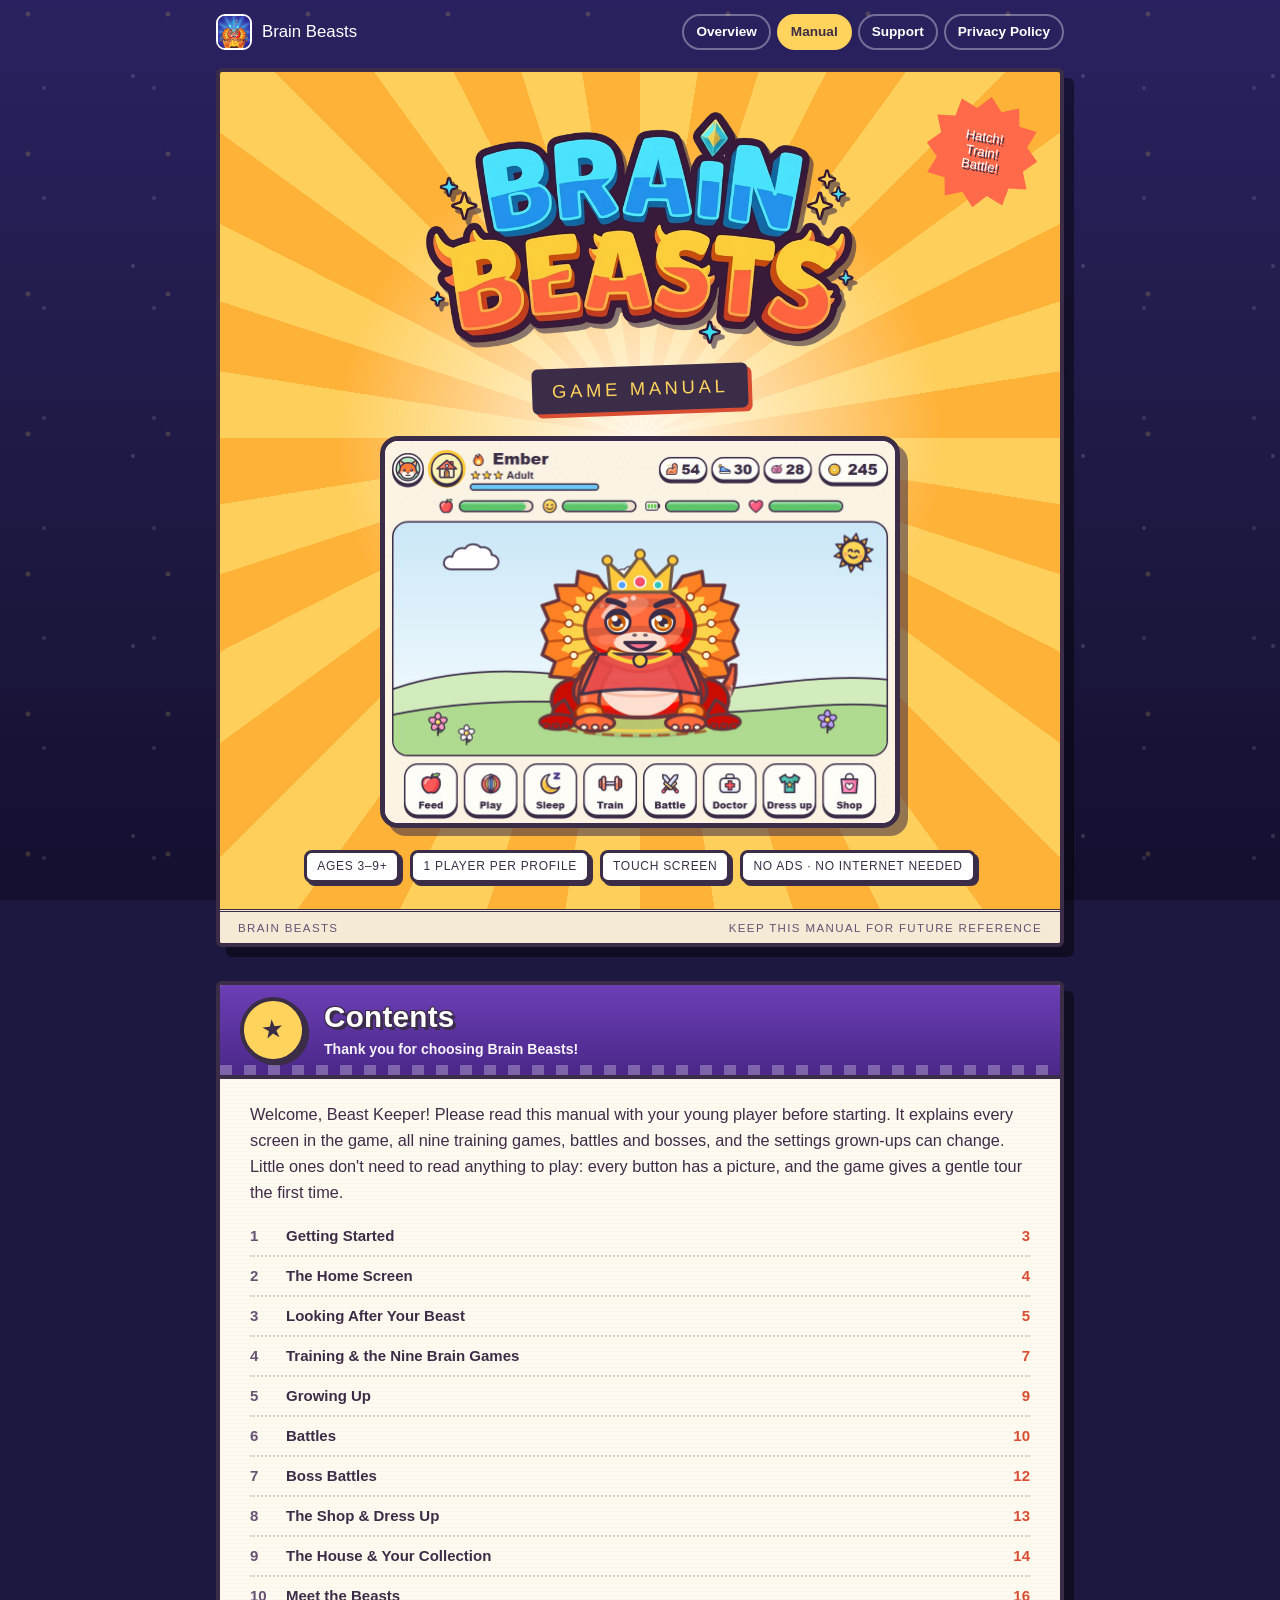
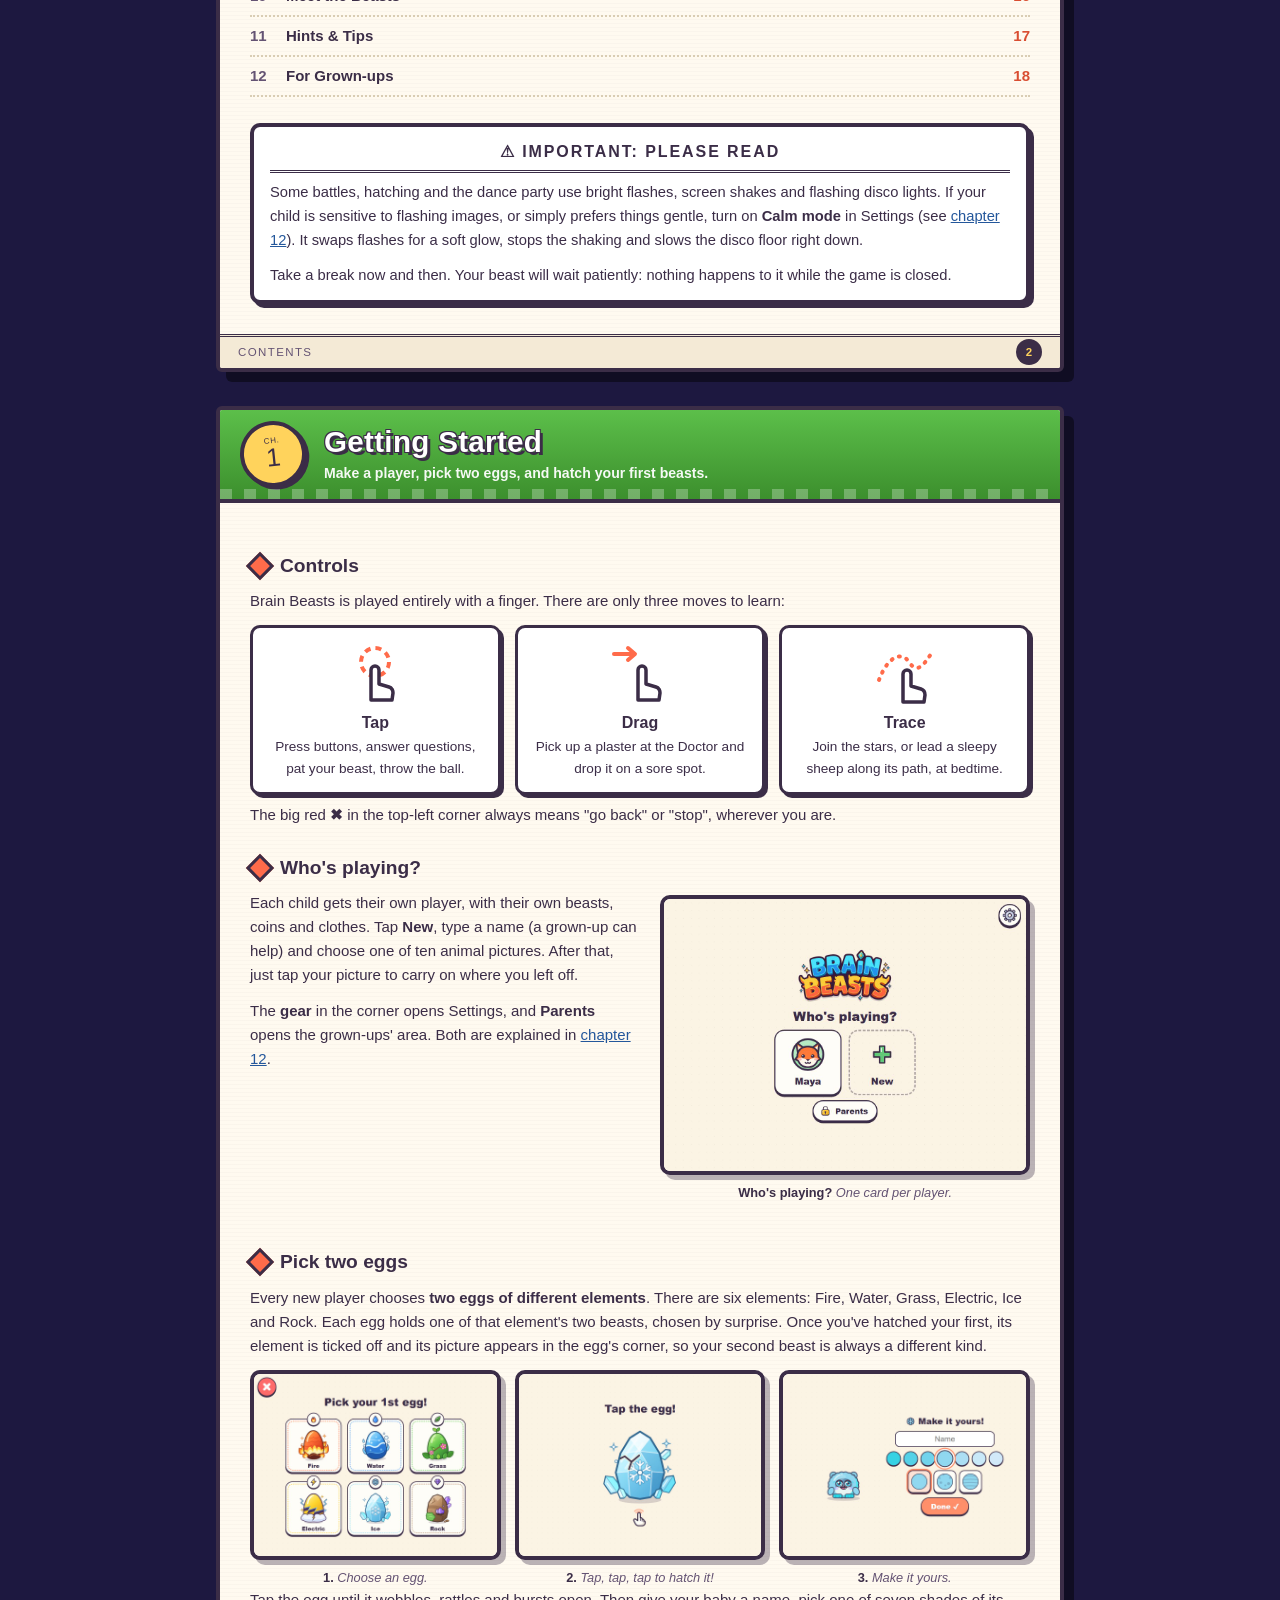
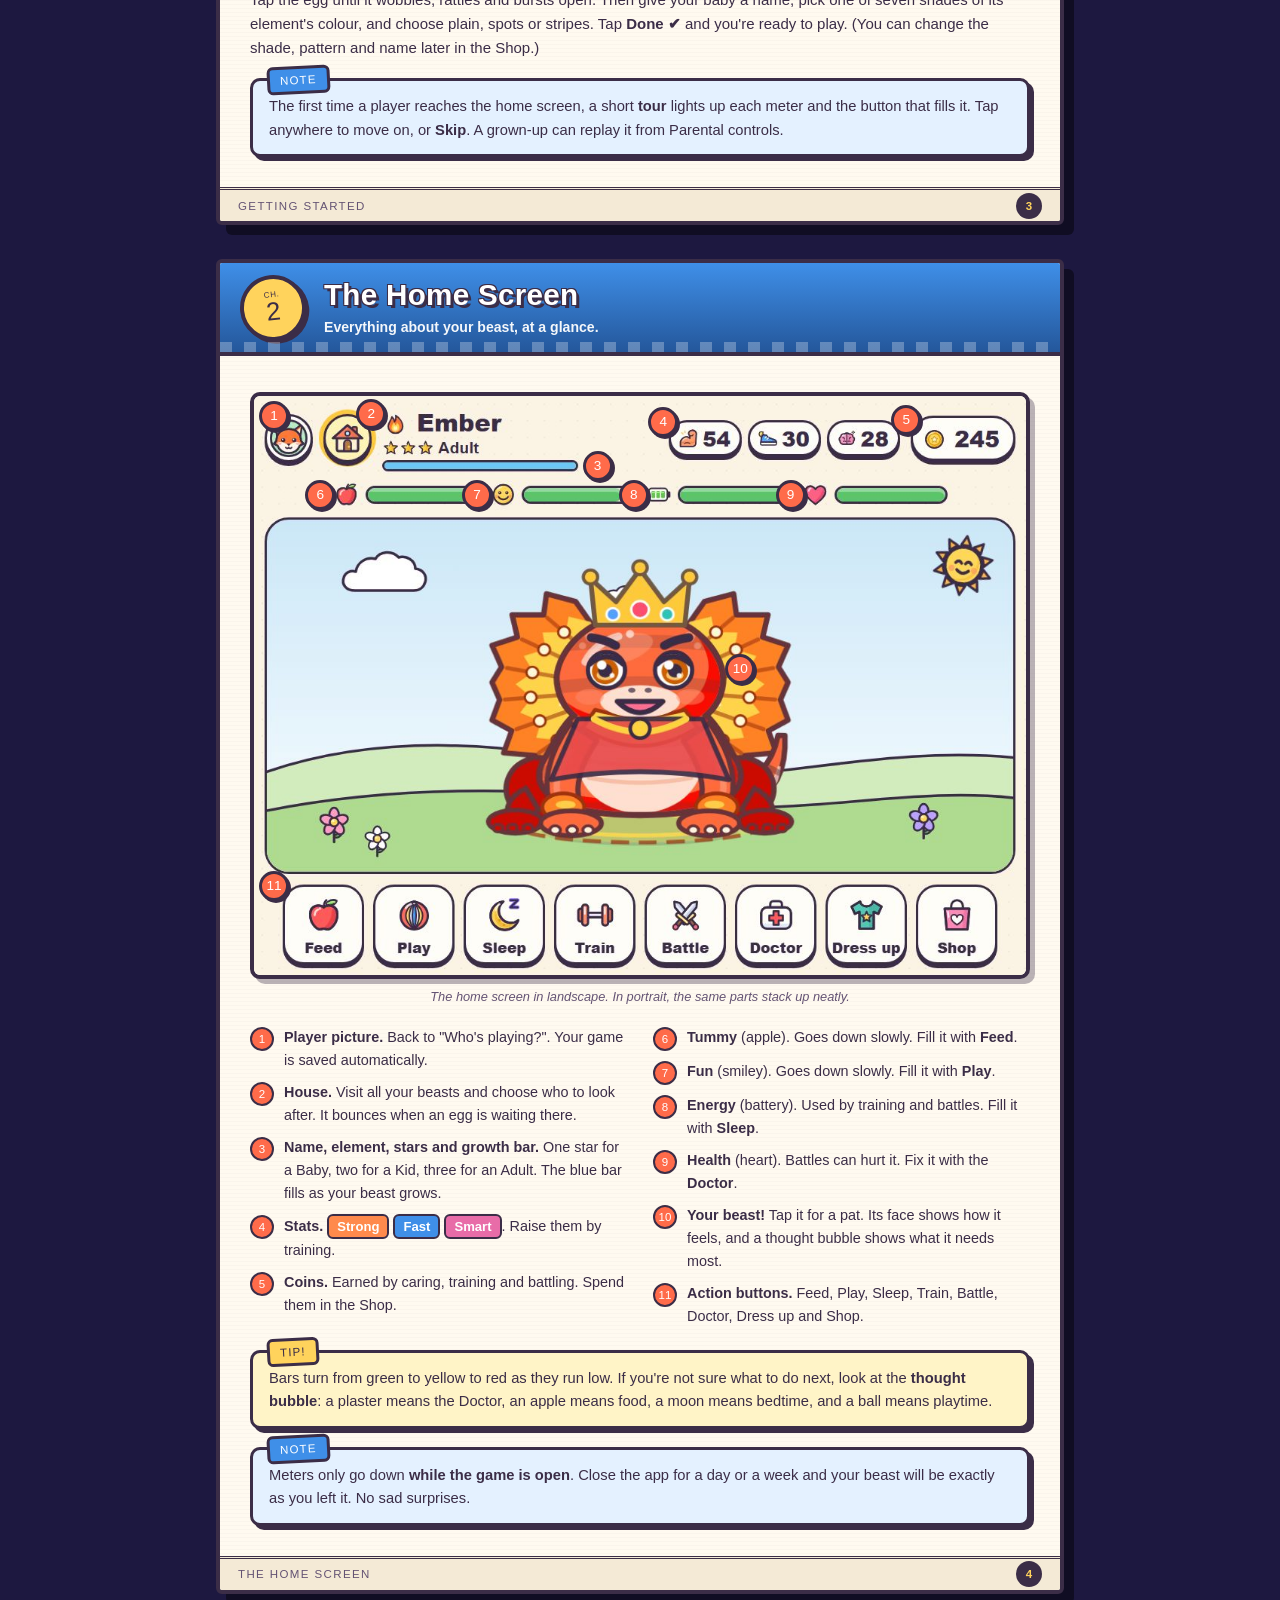
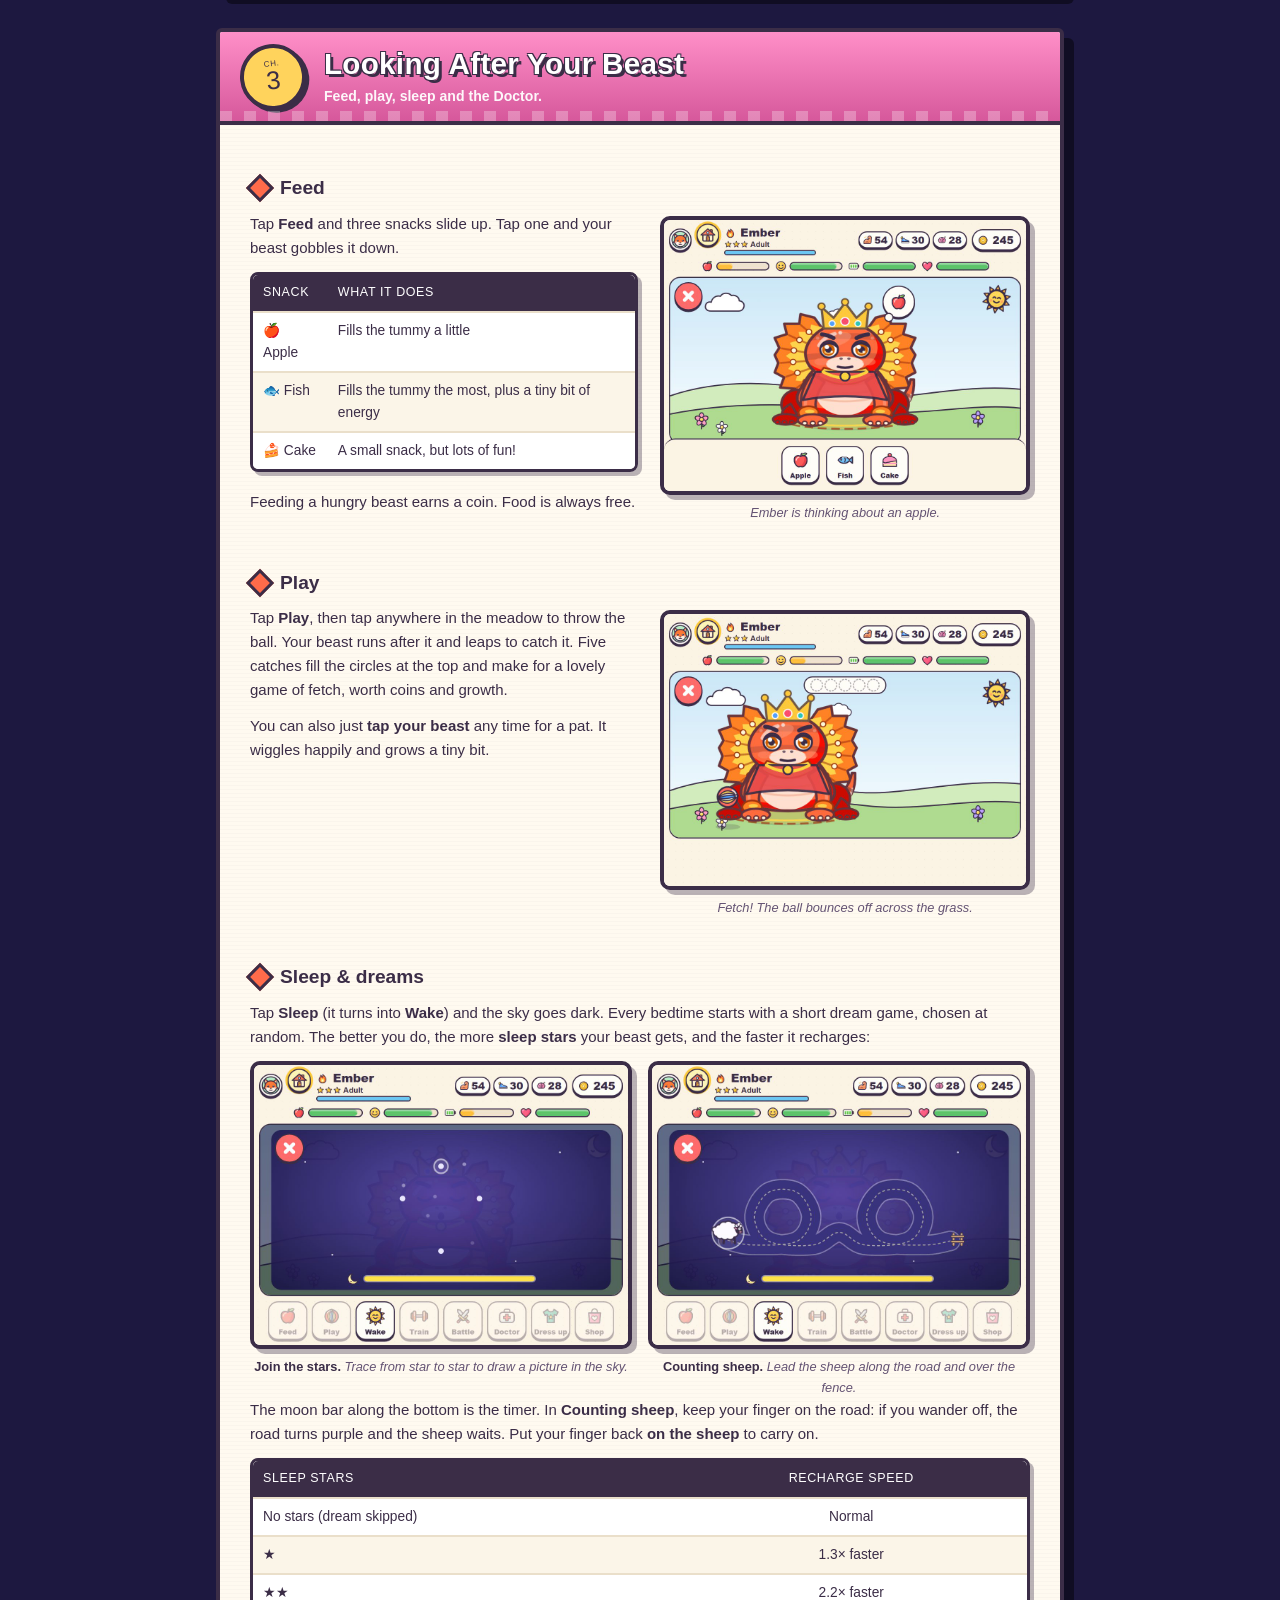
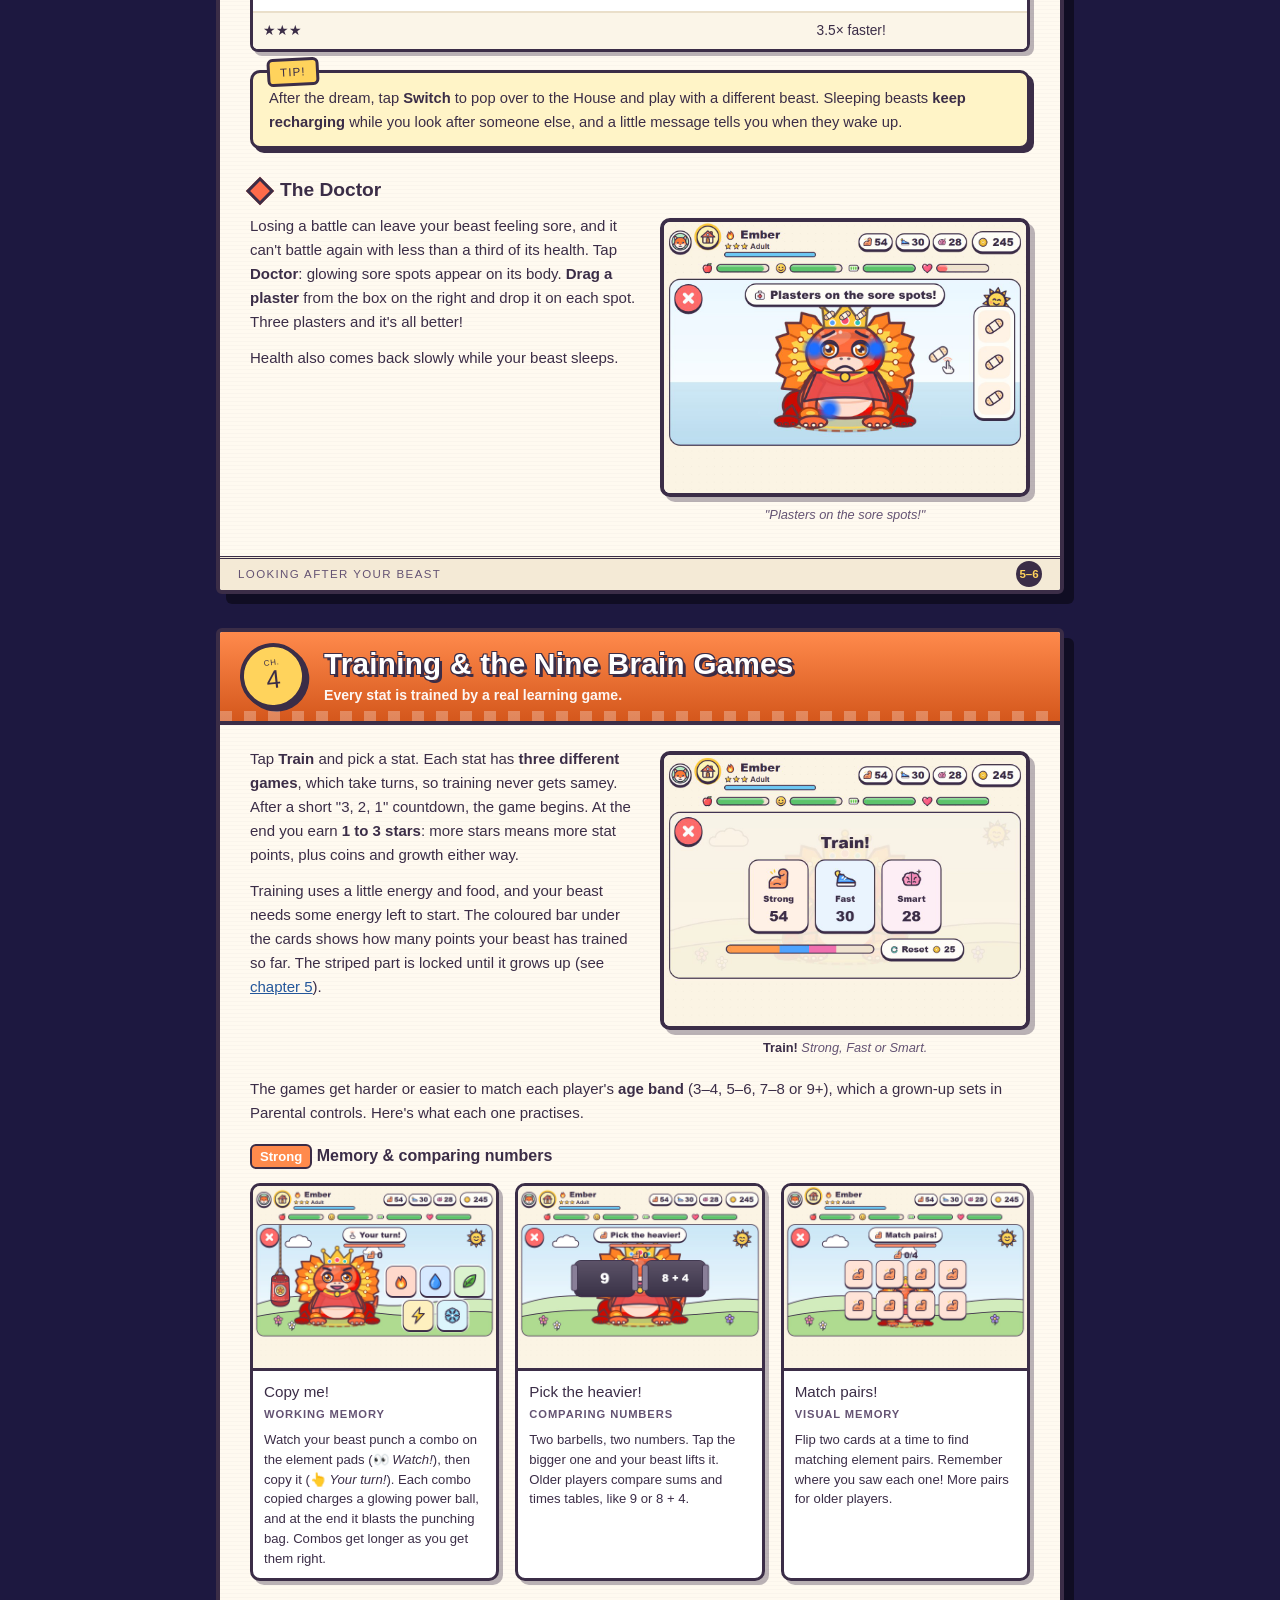
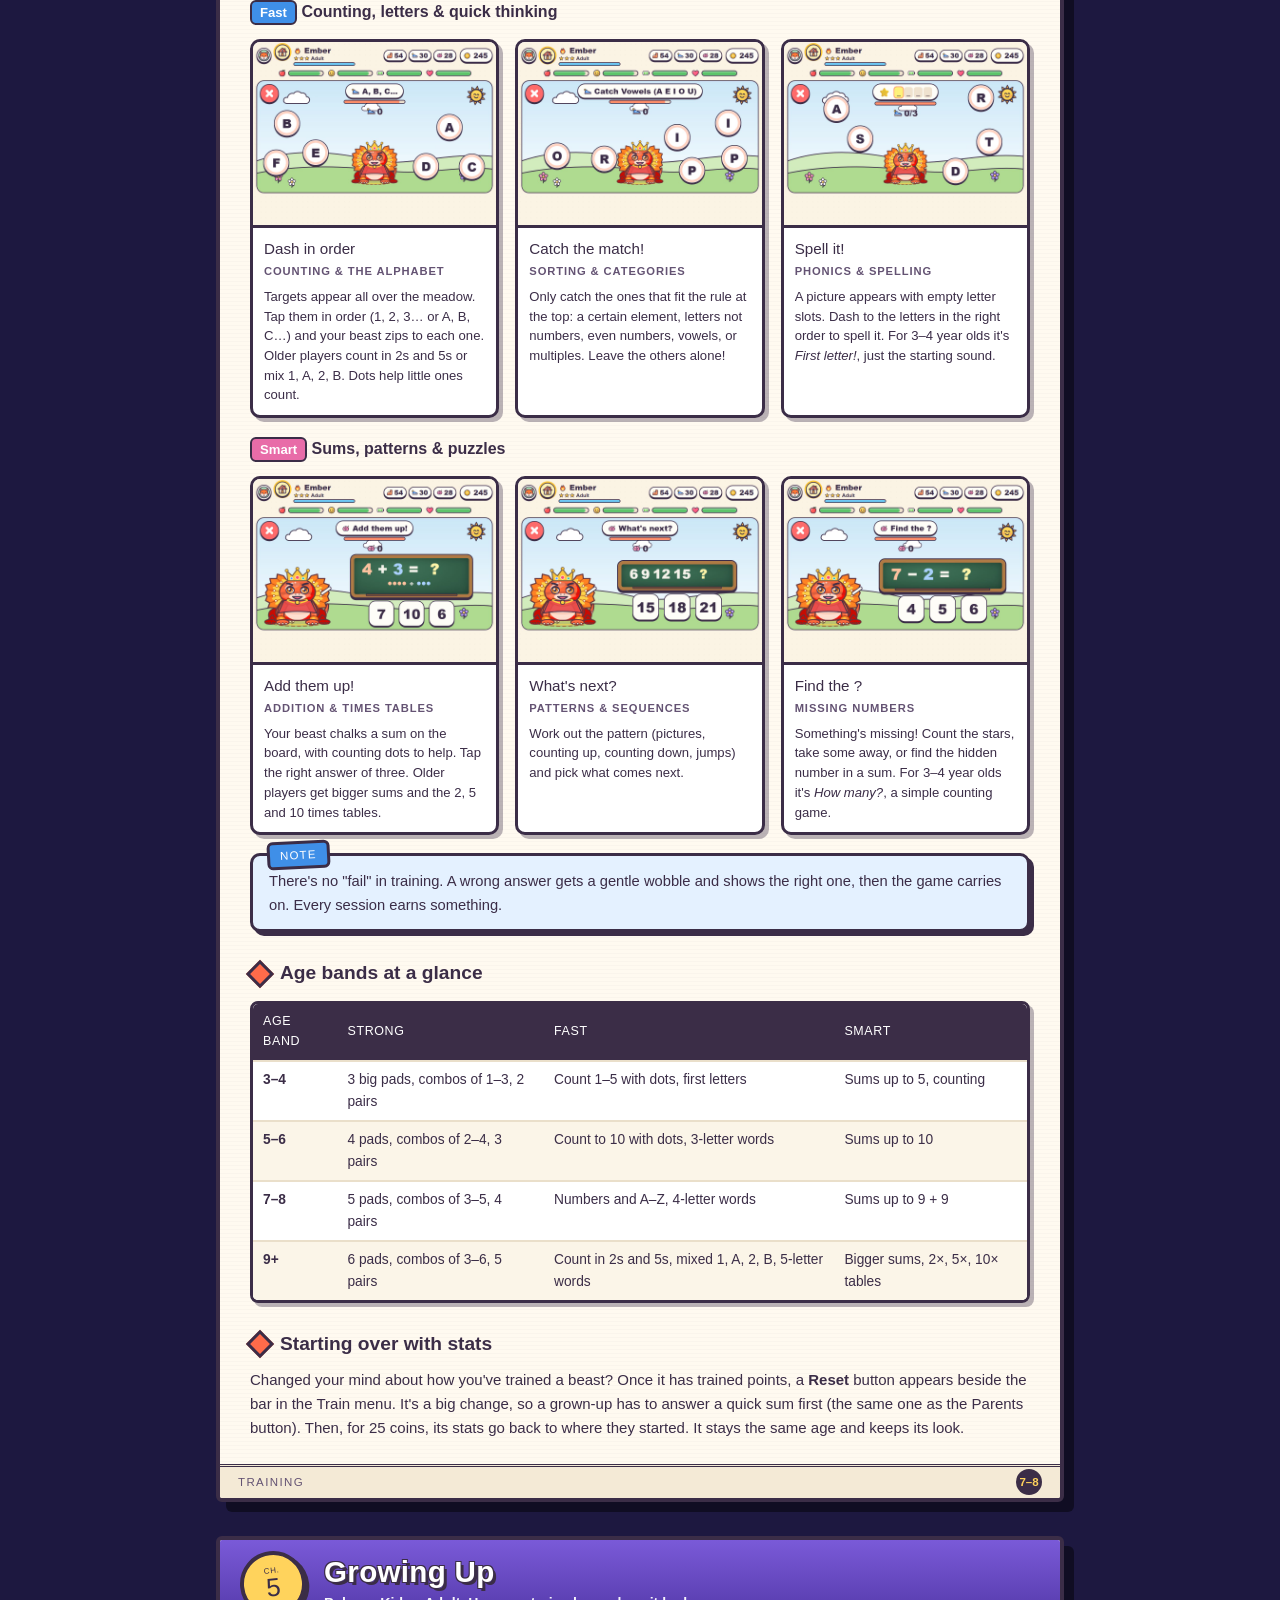
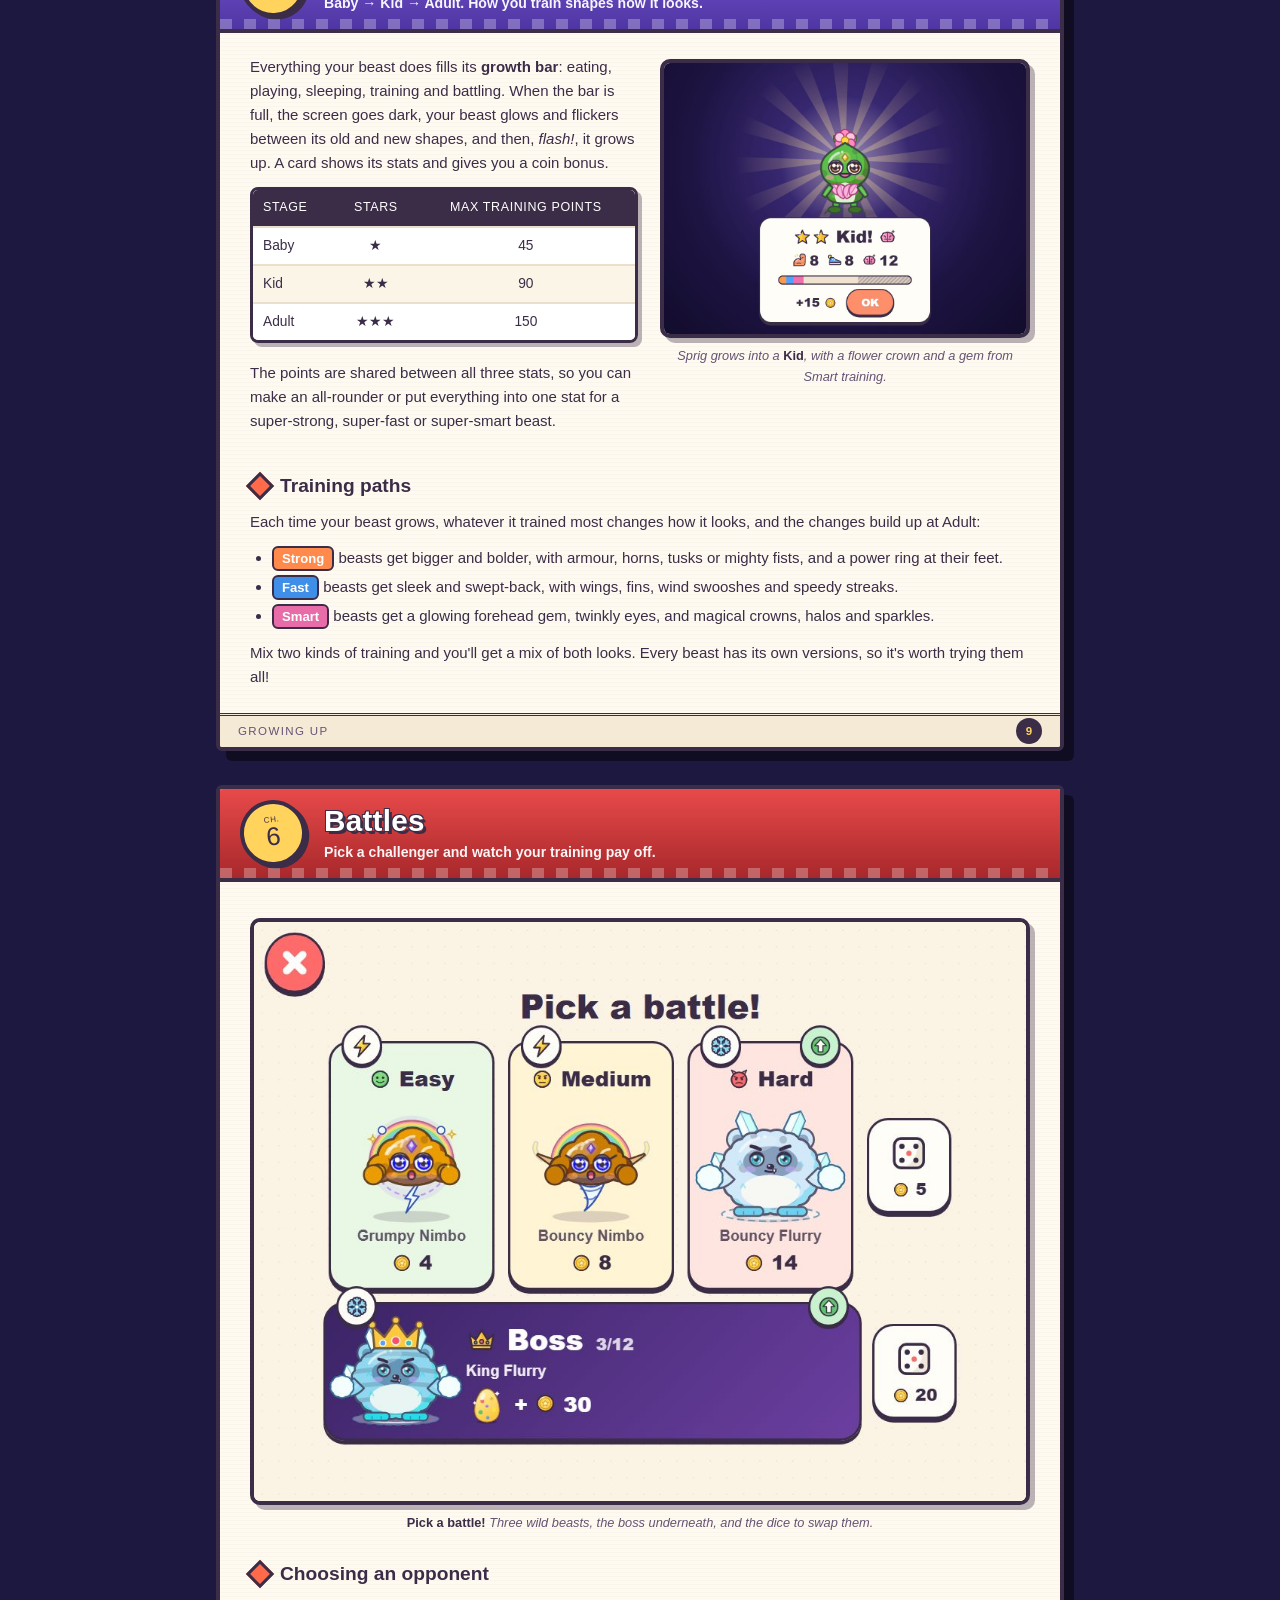
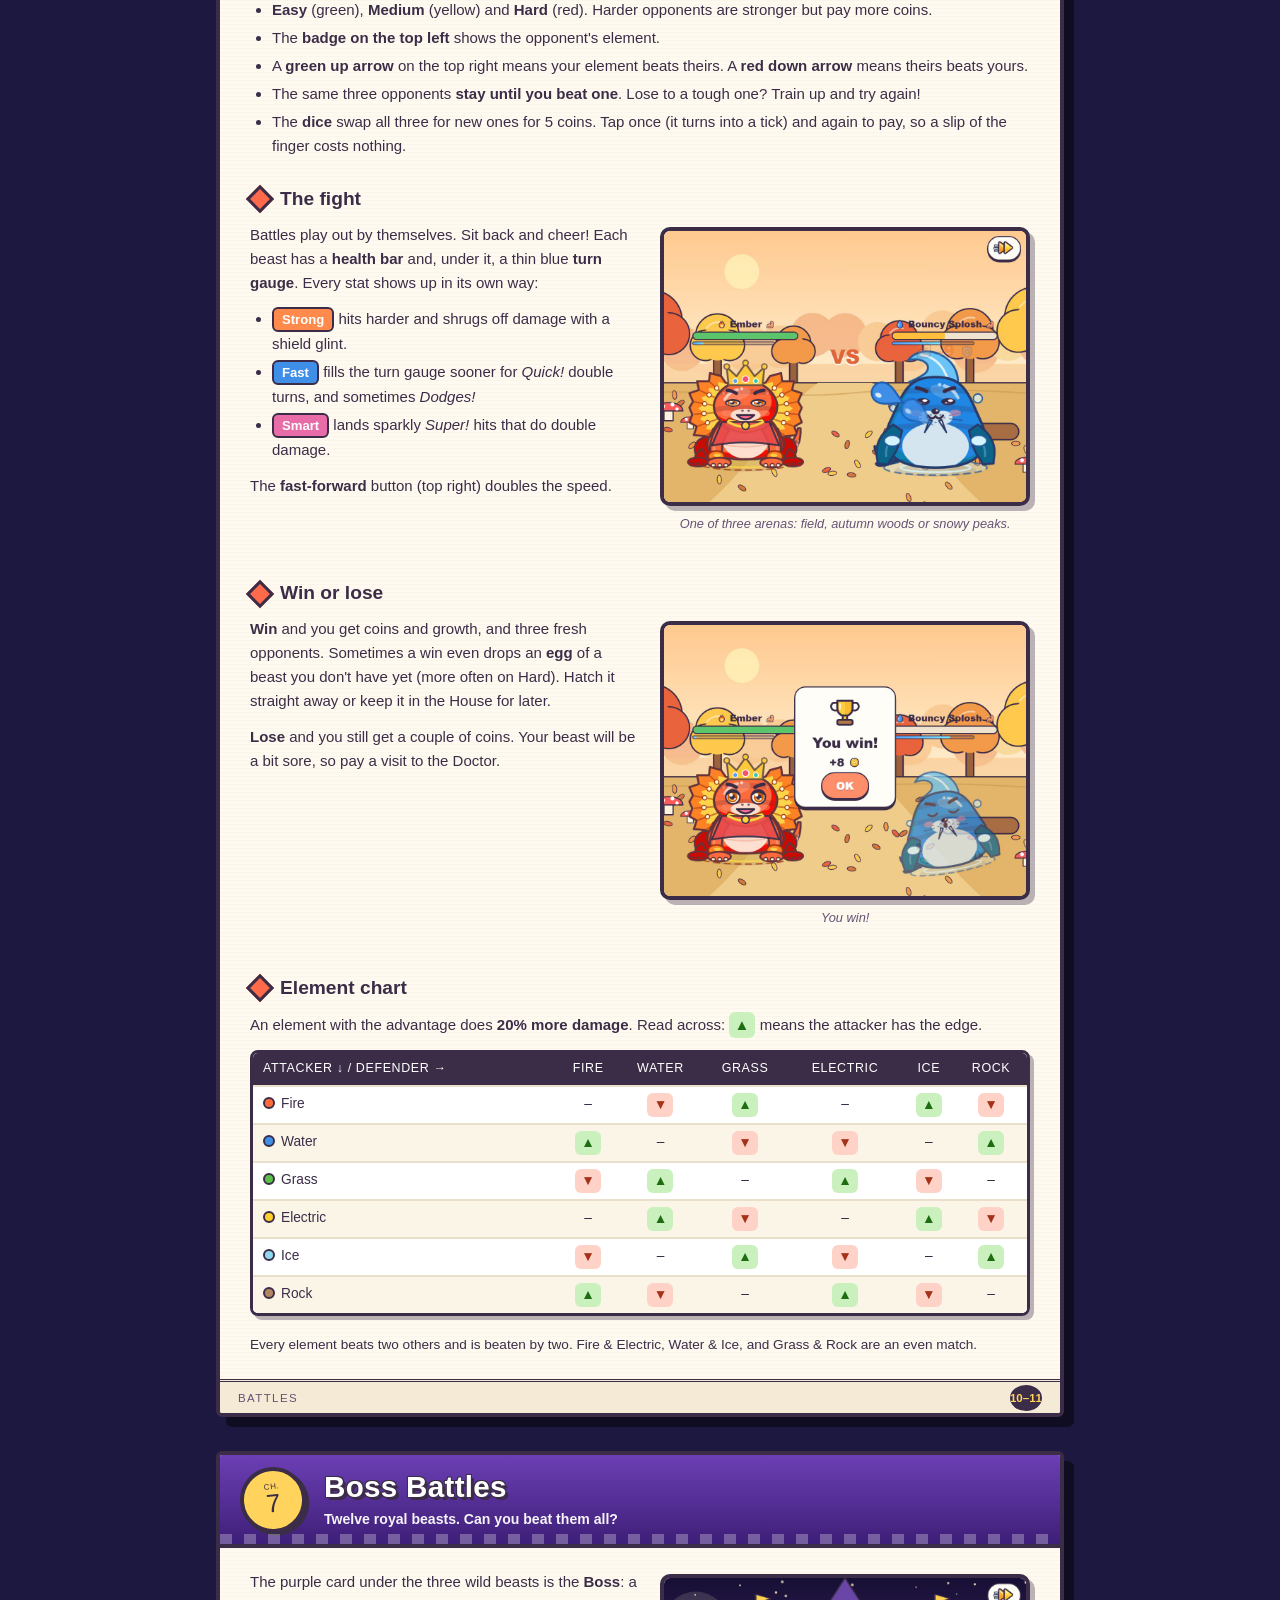
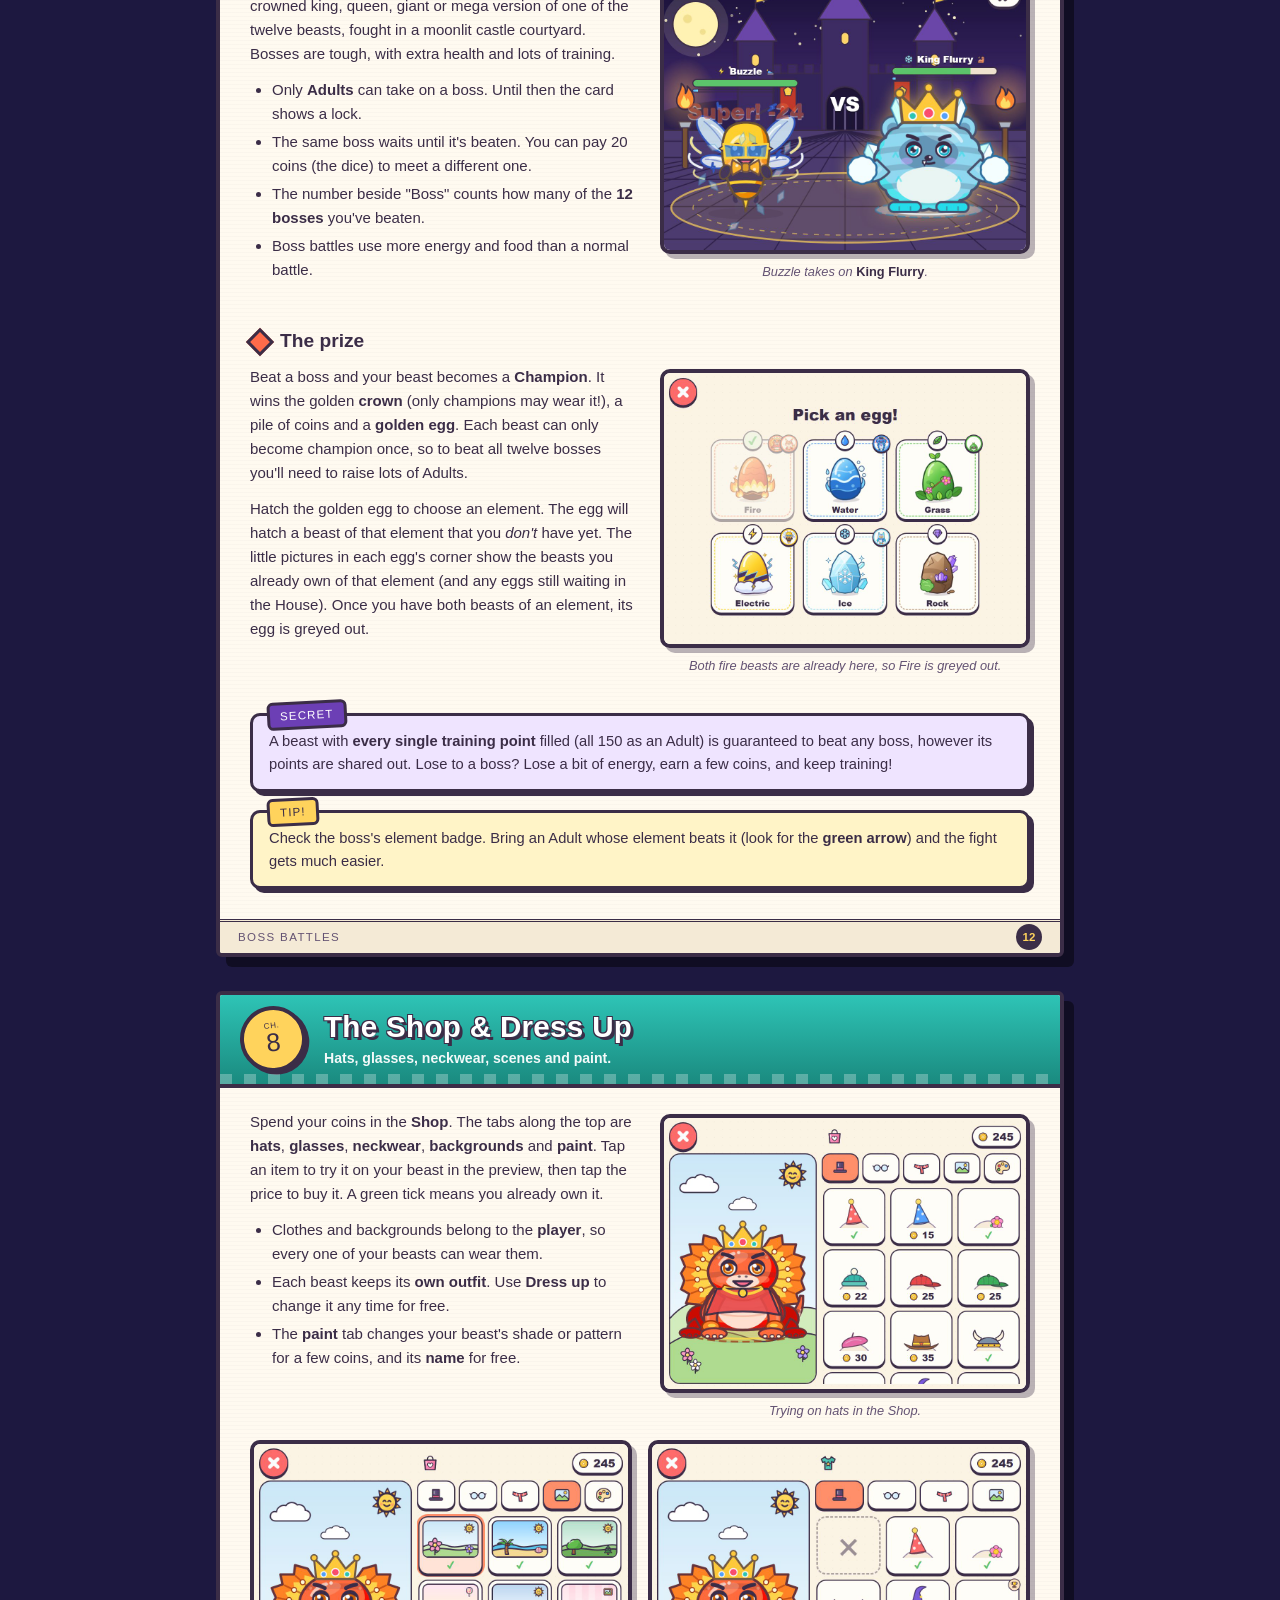
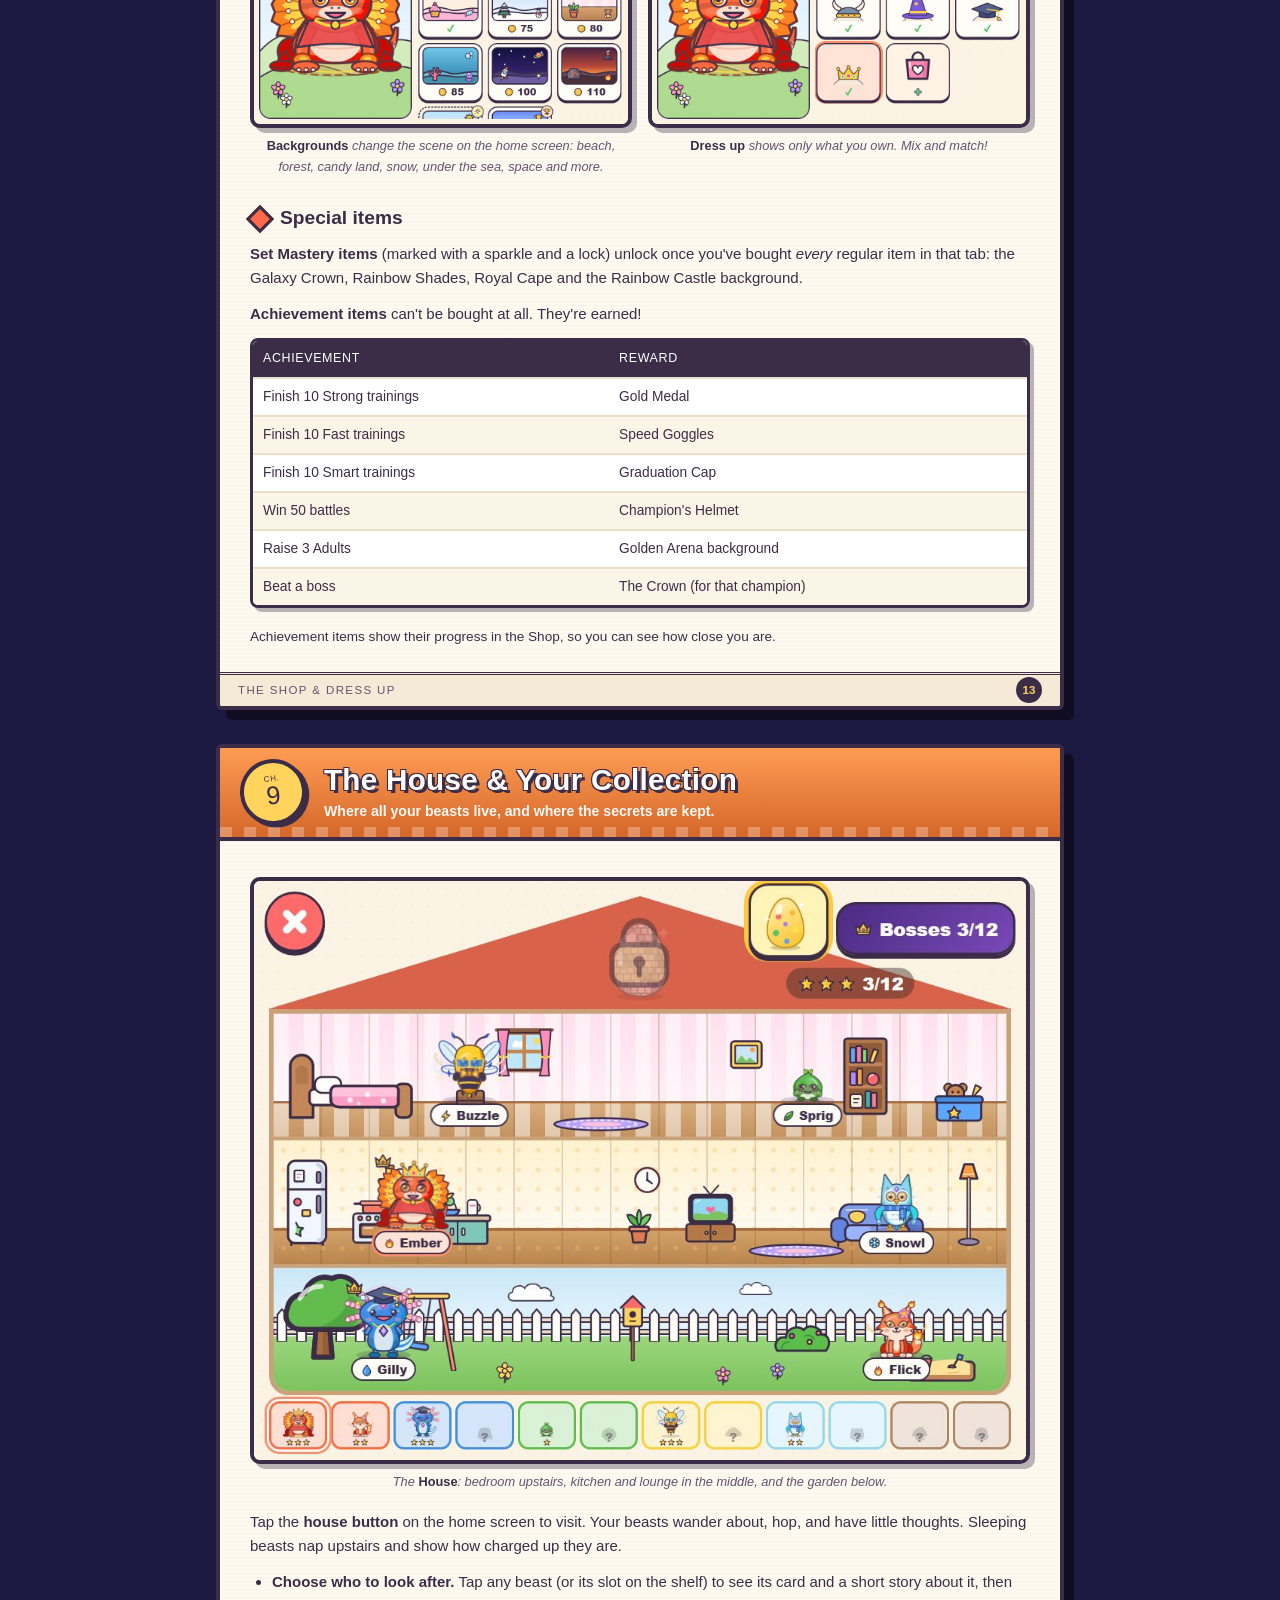
==== commit 83706264: "Add supported devices and tidy support checklist" ====
--- a/manual.html
+++ b/manual.html
@@ -3,12 +3,12 @@
 <head>
   <meta charset="utf-8">
   <meta name="viewport" content="width=device-width, initial-scale=1">
-  <title>Instruction Booklet — Brain Beasts</title>
-  <meta name="description" content="The official Brain Beasts instruction booklet: the screens, the care meters, all nine training games, battles, bosses, the house and parental controls.">
+  <title>Game Manual — Brain Beasts</title>
+  <meta name="description" content="The official Brain Beasts game manual: the screens, the care meters, all nine training games, battles, bosses, the house and parental controls.">
   <link rel="icon" type="image/png" href="icon.png">
   <link rel="apple-touch-icon" href="icon.png">
   <style>
-    /* Instruction booklet styling: a printed game manual, circa 2002. No external fonts or scripts. */
+    /* Game manual styling: a printed game manual, circa 2002. No external fonts or scripts. */
     :root {
       --ink: #3b2d47;
       --ink-soft: #645373;
@@ -238,6 +238,9 @@
     .stat.s { background: var(--strong); }
     .stat.f { background: var(--fast); }
     .stat.m { background: var(--smart); }
+    .stat.a { background: linear-gradient(90deg, var(--strong), var(--fast), var(--smart)); text-shadow: 0 1px 0 rgba(59, 45, 71, 0.6); }
+    /* Meet the Beasts: stat chips sit in the middle of their columns */
+    .beasts th.mid, .beasts td:nth-child(n+3) { text-align: center; }
 
     /* Training game cards */
     .games { display: grid; grid-template-columns: repeat(3, 1fr); gap: 16px; margin: 14px 0 6px; }
@@ -307,7 +310,7 @@
     <section class="page cover" aria-label="Cover">
       <div class="burst">Hatch!<br>Train!<br>Battle!</div>
       <img class="wordmark" src="wordmark.png" alt="Brain Beasts" width="440" height="220">
-      <div class="subtitle">Instruction Booklet</div>
+      <div class="subtitle">Game Manual</div>
       <div class="cover-shot"><img src="manual/home.jpg" alt="Ember the fire beast, crowned, on the home screen" width="1024" height="768"></div>
       <div class="badges">
         <span class="badge">Ages 3–9+</span>
@@ -315,7 +318,7 @@
         <span class="badge">Touch screen</span>
         <span class="badge">No ads · No internet needed</span>
       </div>
-      <div class="folio"><span>Brain Beasts</span><span>Keep this booklet for future reference</span></div>
+      <div class="folio"><span>Brain Beasts</span><span>Keep this manual for future reference</span></div>
     </section>
 
     <!-- ===================== CONTENTS ===================== -->
@@ -327,7 +330,7 @@
       </div>
       <div class="page-body">
         <p class="lede">
-          Welcome, Beast Keeper! Please read this booklet with your young player before starting. It
+          Welcome, Beast Keeper! Please read this manual with your young player before starting. It
           explains every screen in the game, all nine training games, battles and bosses, and the
           settings grown-ups can change. Little ones don't need to read anything to play: every button
           has a picture, and the game gives a gentle tour the first time.
@@ -644,8 +647,9 @@
         <h3>Starting over with stats</h3>
         <p>
           Changed your mind about how you've trained a beast? Once it has trained points, a
-          <strong>Reset</strong> button appears under the bar in the Train menu. For 25 coins (tap twice
-          to be sure) its stats go back to where they started. It stays the same age and keeps its look.
+          <strong>Reset</strong> button appears beside the bar in the Train menu. It's a big change, so a
+          grown-up has to answer a quick sum first (the same one as the Parents button). Then, for 25 coins,
+          its stats go back to where they started. It stays the same age and keeps its look.
         </p>
       </div>
       <div class="folio"><span>Training</span><b>7–8</b></div>
@@ -880,9 +884,9 @@
         </div>
         <p>Tap <strong>Bosses</strong> in the top corner to visit the Boss House, and <strong>My House</strong> to come home.</p>
         <div class="secret"><span class="tag">Secret</span>
-          <p>Raise <strong>all twelve kinds of beast to Adult</strong> and the egg on the roof unlocks. Tap it ten times in the dark... and find out what's inside! (Hint: bring your dancing shoes.) Once it's hatched, tap it on the roof any time to start the party again, and tap the dancers to make them twirl.</p>
-        </div>
-        <figure><div class="shot"><img src="manual/party.jpg" alt="Beasts dancing under a disco ball" loading="lazy" width="1024" height="768"></div><figcaption>What could it be?</figcaption></figure>
+          <p>Raise <strong>all twelve kinds of beast to Adult</strong> and the egg on the roof unlocks. Tap it ten times in the dark... and find out what's inside! (Hint: bring your dancing shoes.) Once it's hatched, tap it on the roof any time to start the fun again.</p>
+        </div>
+        <figure><div class="shot"><img src="manual/party.jpg" alt="A sparkly disco ball, close up" loading="lazy" width="1024" height="768"></div><figcaption>What could it be?</figcaption></figure>
       </div>
       <div class="folio"><span>The House</span><b>14–15</b></div>
     </section>
@@ -901,21 +905,21 @@
           <strong>not keen on</strong> (which counts for a bit less). The numbers on screen don't change,
           but you'll notice it in battle! Three beasts are happy all-rounders.
         </p>
-        <div class="table-wrap"><table>
-          <thead><tr><th>Beast</th><th>Element</th><th>Starts best at</th><th>Favourite</th><th>Not keen on</th></tr></thead>
+        <div class="table-wrap"><table class="beasts">
+          <thead><tr><th>Beast</th><th>Element</th><th class="mid">Starts best at</th><th class="mid">Favourite</th><th class="mid">Not keen on</th></tr></thead>
           <tbody>
-            <tr><td><strong>Ember</strong>, a frilled fire lizard</td><td><span class="el" style="background:#ff6b3d"></span>Fire</td><td><span class="stat s">Strong</span></td><td colspan="2">All-rounder</td></tr>
+            <tr><td><strong>Ember</strong>, a frilled fire lizard</td><td><span class="el" style="background:#ff6b3d"></span>Fire</td><td><span class="stat s">Strong</span></td><td colspan="2"><span class="stat a">All</span></td></tr>
             <tr><td><strong>Flick</strong>, a storybook fox</td><td><span class="el" style="background:#ff6b3d"></span>Fire</td><td><span class="stat f">Fast</span></td><td><span class="stat f">Fast</span></td><td><span class="stat s">Strong</span></td></tr>
             <tr><td><strong>Gilly</strong>, a reef axolotl</td><td><span class="el" style="background:#3f8fe8"></span>Water</td><td><span class="stat m">Smart</span></td><td><span class="stat m">Smart</span></td><td><span class="stat f">Fast</span></td></tr>
             <tr><td><strong>Splosh</strong>, a sea lion</td><td><span class="el" style="background:#3f8fe8"></span>Water</td><td><span class="stat s">Strong</span></td><td><span class="stat s">Strong</span></td><td><span class="stat m">Smart</span></td></tr>
-            <tr><td><strong>Sprig</strong>, a leafy bulb sprite</td><td><span class="el" style="background:#5cbf4a"></span>Grass</td><td><span class="stat m">Smart</span></td><td colspan="2">All-rounder</td></tr>
+            <tr><td><strong>Sprig</strong>, a leafy bulb sprite</td><td><span class="el" style="background:#5cbf4a"></span>Grass</td><td><span class="stat m">Smart</span></td><td colspan="2"><span class="stat a">All</span></td></tr>
             <tr><td><strong>Thistle</strong>, a woodland hedgehog</td><td><span class="el" style="background:#5cbf4a"></span>Grass</td><td><span class="stat f">Fast</span></td><td><span class="stat f">Fast</span></td><td><span class="stat m">Smart</span></td></tr>
             <tr><td><strong>Buzzle</strong>, a bumblebee</td><td><span class="el" style="background:#ffcf2e"></span>Electric</td><td><span class="stat f">Fast</span></td><td><span class="stat f">Fast</span></td><td><span class="stat s">Strong</span></td></tr>
             <tr><td><strong>Nimbo</strong>, a storm cloud spirit</td><td><span class="el" style="background:#ffcf2e"></span>Electric</td><td><span class="stat m">Smart</span></td><td><span class="stat m">Smart</span></td><td><span class="stat f">Fast</span></td></tr>
             <tr><td><strong>Snowl</strong>, a snowy owl</td><td><span class="el" style="background:#8fd8f0"></span>Ice</td><td><span class="stat m">Smart</span></td><td><span class="stat m">Smart</span></td><td><span class="stat s">Strong</span></td></tr>
             <tr><td><strong>Flurry</strong>, a woolly snow bear</td><td><span class="el" style="background:#8fd8f0"></span>Ice</td><td><span class="stat s">Strong</span></td><td><span class="stat s">Strong</span></td><td><span class="stat m">Smart</span></td></tr>
             <tr><td><strong>Pebbit</strong>, a stone golem</td><td><span class="el" style="background:#b08560"></span>Rock</td><td><span class="stat s">Strong</span></td><td><span class="stat s">Strong</span></td><td><span class="stat f">Fast</span></td></tr>
-            <tr><td><strong>Digby</strong>, a burrowing mole</td><td><span class="el" style="background:#b08560"></span>Rock</td><td><span class="stat f">Fast</span></td><td colspan="2">All-rounder</td></tr>
+            <tr><td><strong>Digby</strong>, a burrowing mole</td><td><span class="el" style="background:#b08560"></span>Rock</td><td><span class="stat f">Fast</span></td><td colspan="2"><span class="stat a">All</span></td></tr>
           </tbody>
         </table></div>
         <div class="tip"><span class="tag">Tip!</span>
@@ -1026,6 +1030,7 @@
               <li><strong>Reset creatures</strong>: start again with two new eggs, <em>keeping</em> all coins, clothes and backgrounds.</li>
               <li><strong>Show tour again</strong>: replay the home screen tour next time they play.</li>
               <li><strong>Remove player</strong>: deletes the player from this device. It takes three steps, including typing the player's name, so it can't happen by accident.</li>
+              <li><strong>Game manual</strong> (under the players): opens this manual in the web browser.</li>
             </ul>
           </div>
           <figure><div class="shot"><img src="manual/parents.jpg" alt="Parental controls for one player" loading="lazy" width="1024" height="768"></div><figcaption>Parental controls.</figcaption></figure>
@@ -1038,7 +1043,7 @@
           <a href="privacy.html">Privacy Policy</a> for details.
         </p>
         <div class="note"><span class="tag">Note</span>
-          <p>Brain Beasts has no ads, no links out of the game, no chat and no in-app purchases. Coins are earned only by playing.</p>
+          <p>Brain Beasts has no ads, no links out of the game (apart from this manual, behind the grown-ups' gate), no chat and no in-app purchases. Coins are earned only by playing.</p>
         </div>
       </div>
       <div class="folio"><span>For Grown-ups</span><b>18–19</b></div>
